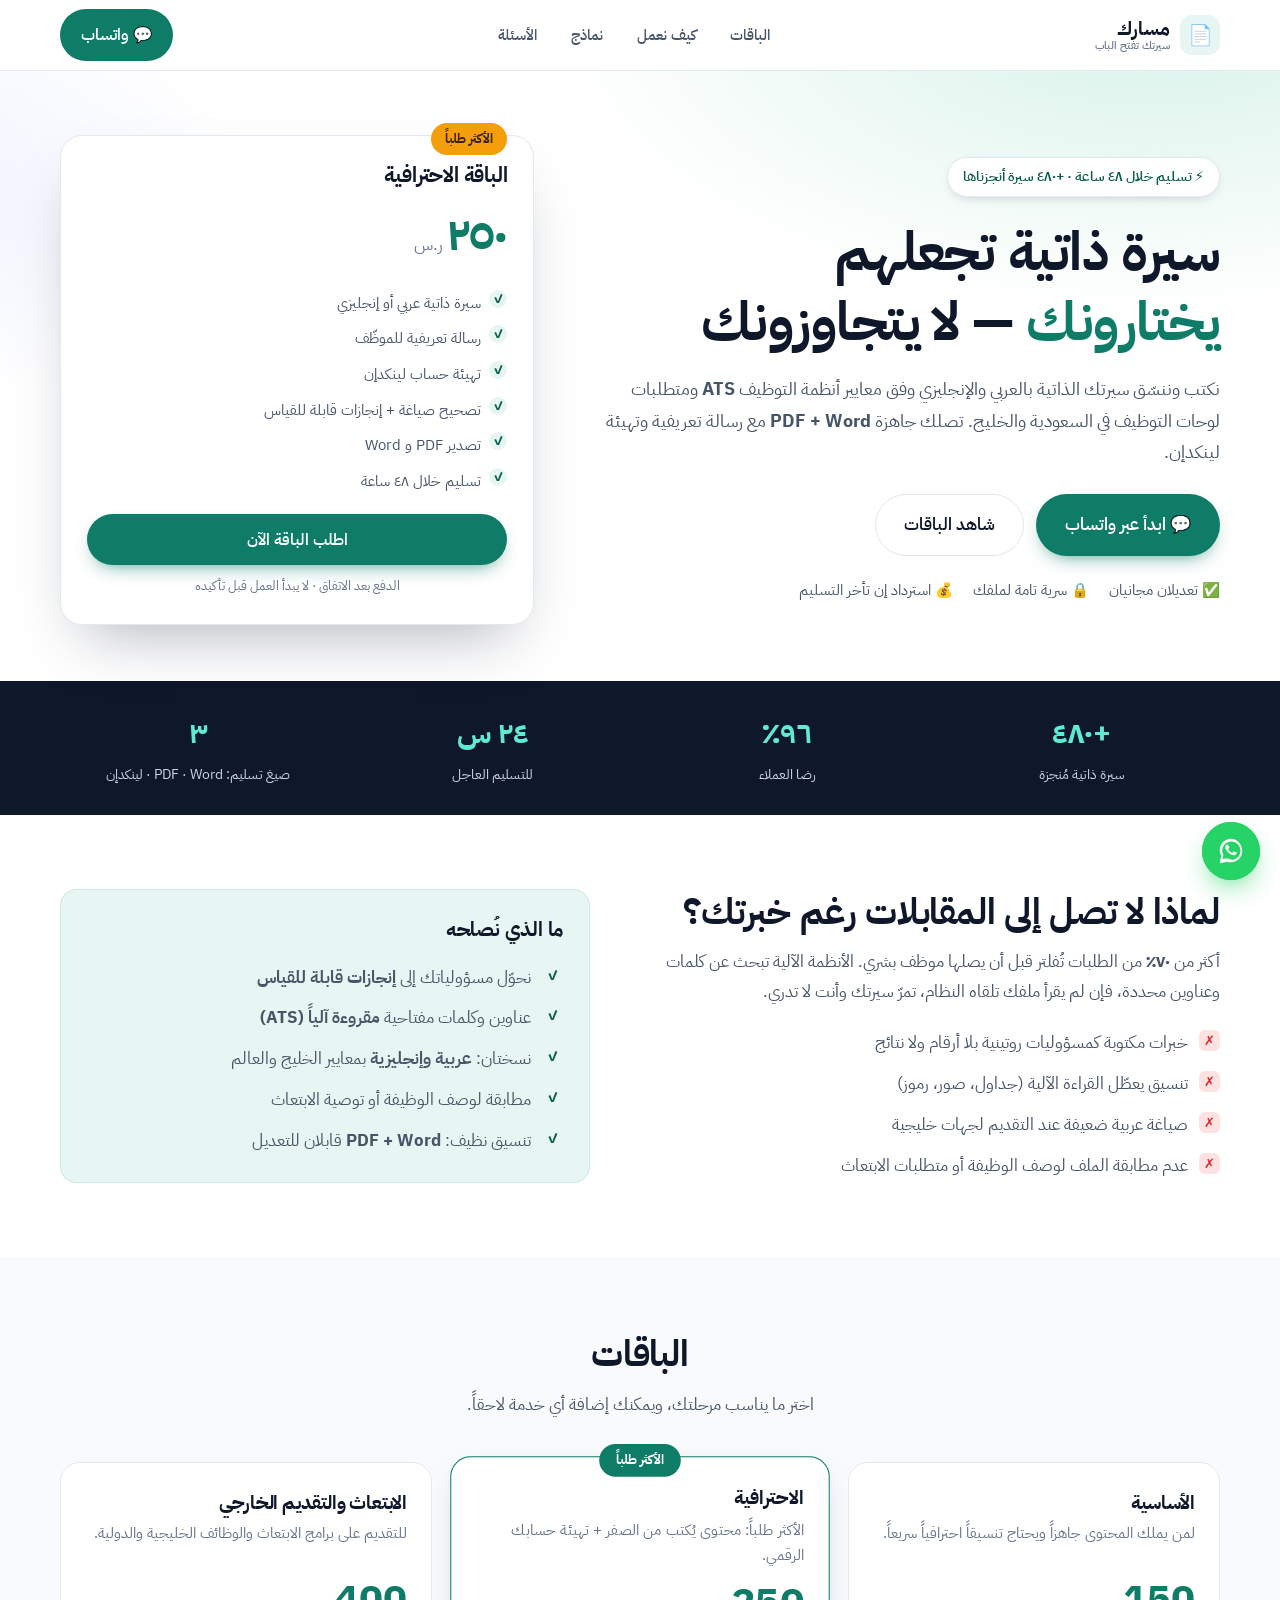
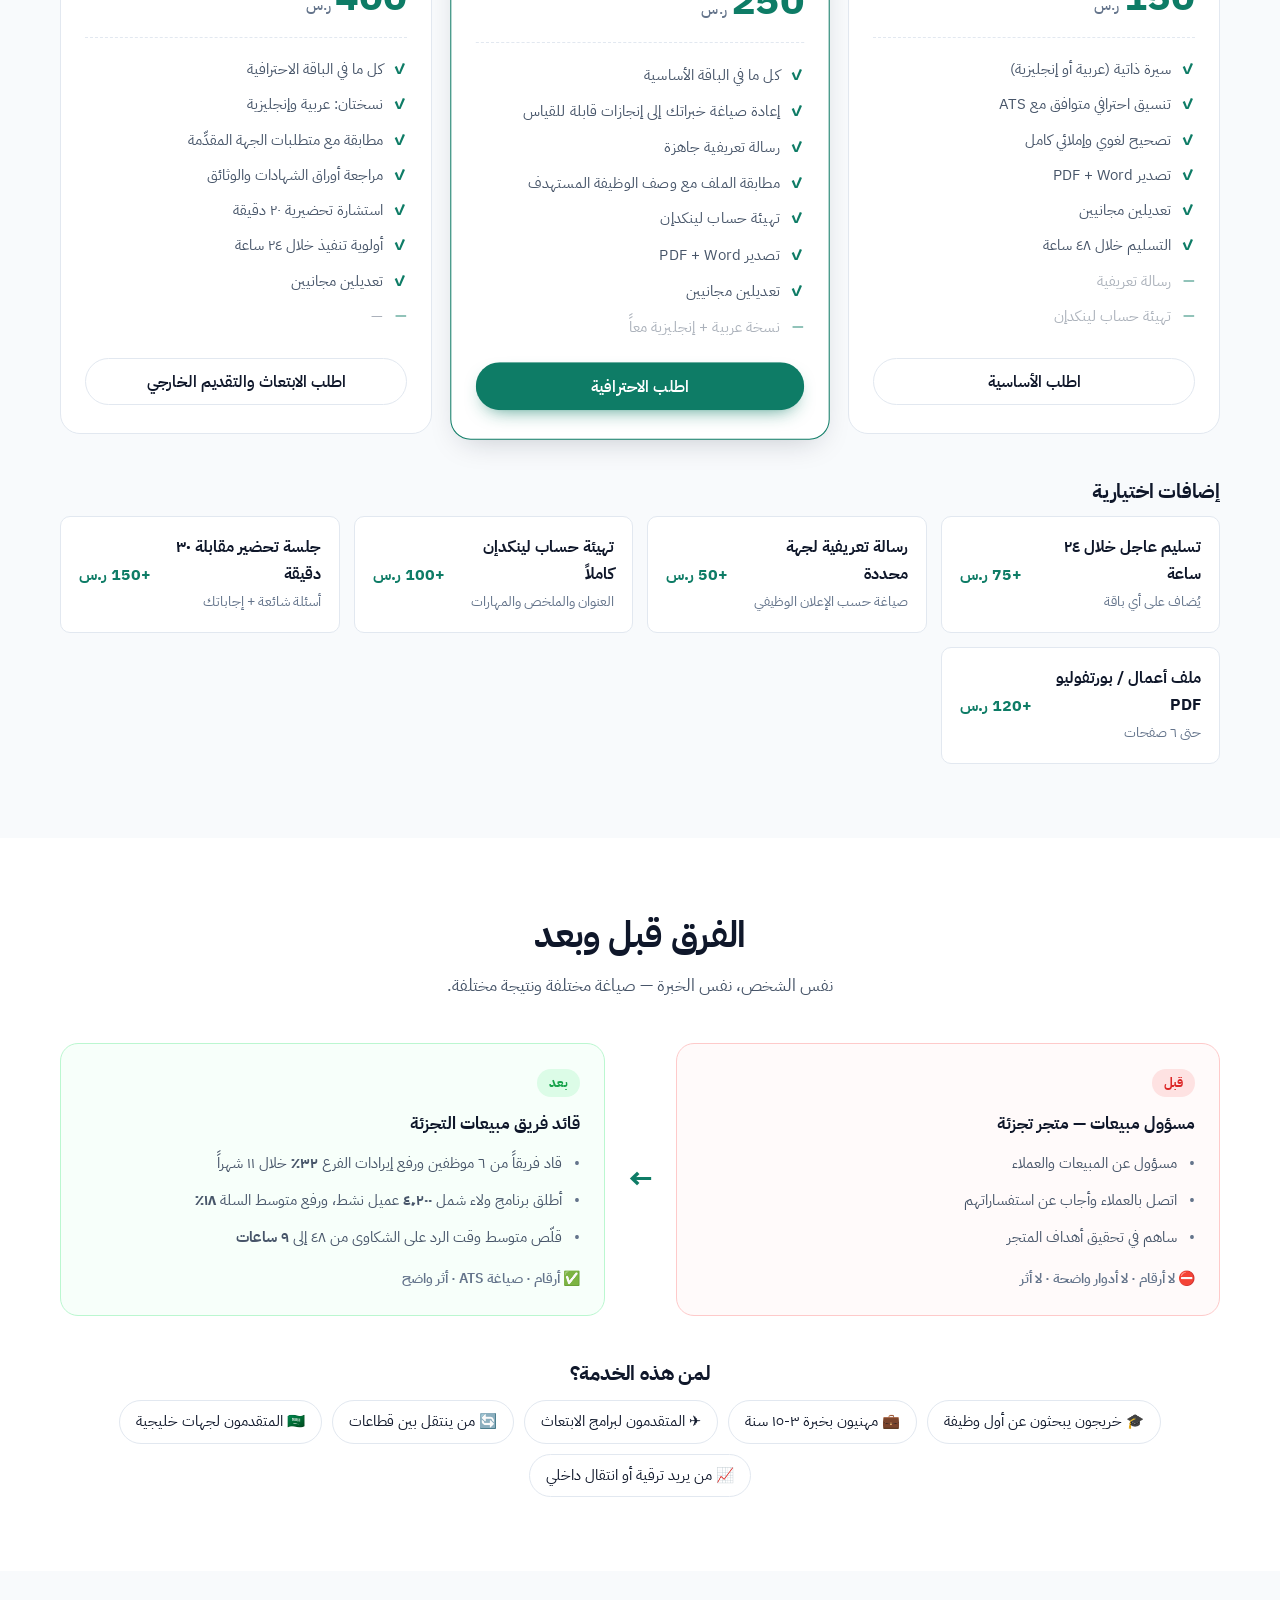
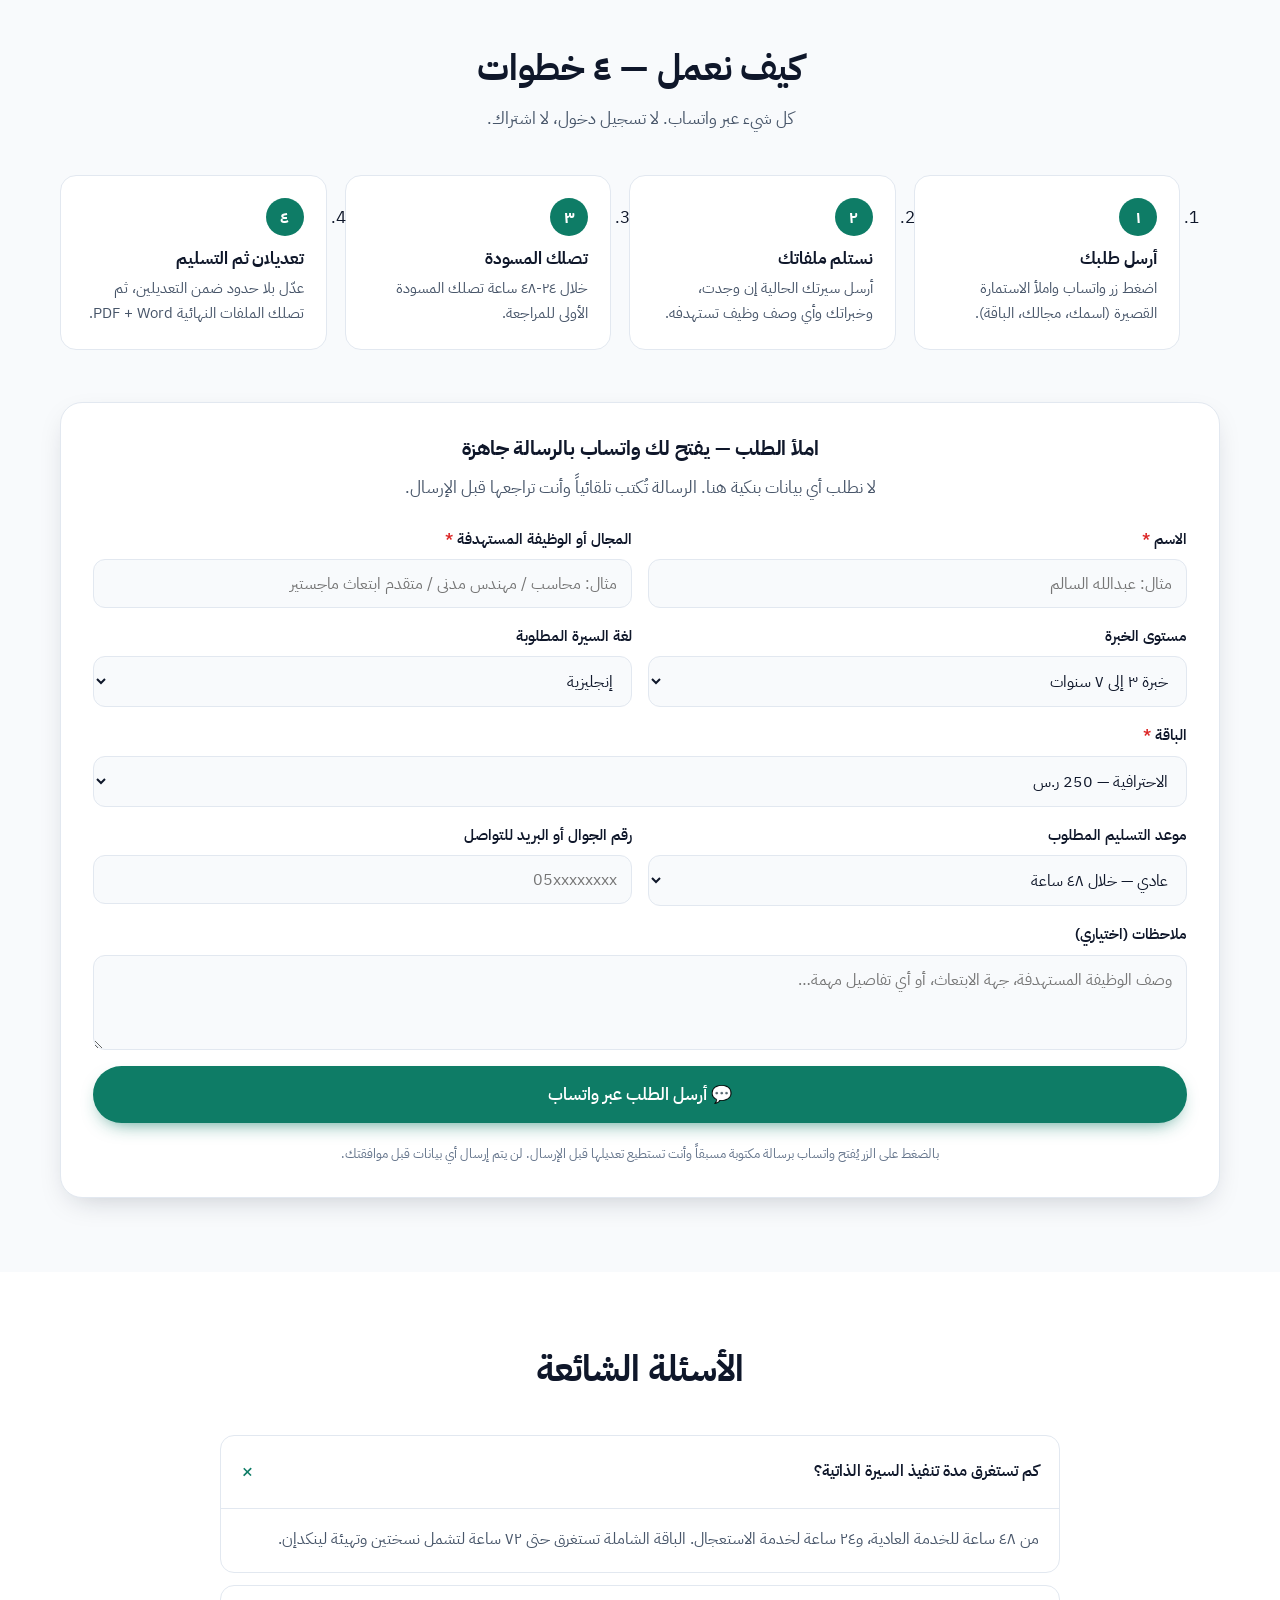
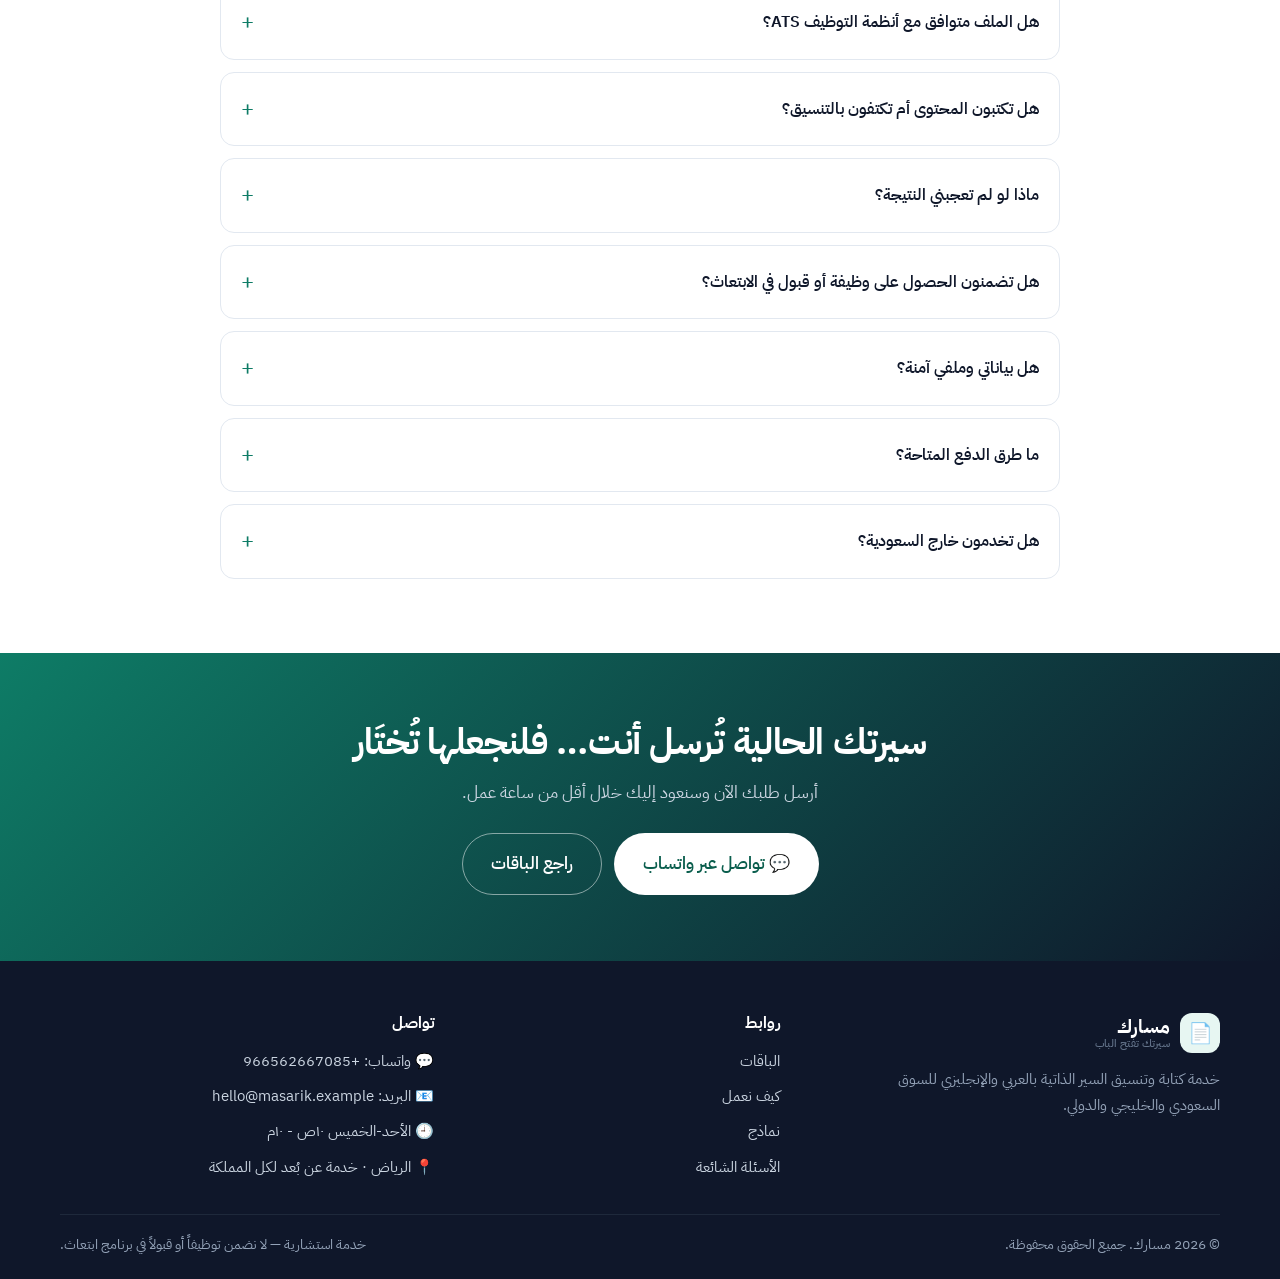
==== index.html @ 95ea2515 "masarik: Arabic CV-service landing page with WhatsApp order flow" ====
<!DOCTYPE html>
<html lang="ar" dir="rtl">
<head>
<meta charset="utf-8">
<meta name="viewport" content="width=device-width, initial-scale=1">
<title>مسارك | سيرة ذاتية احترافية بالعربي والإنجليزي — تسليم خلال ٤٨ ساعة</title>
<meta name="description" content="كتابة وتنسيق سيرة ذاتية احترافية متوافقة مع أنظمة التوظيف ATS، ورسالة تعريفية وتهيئة لينكدإن. تسليم PDF + Word خلال ٢٤-٤٨ ساعة مع تعديلين مجانيين. اطلب الآن عبر واتساب.">
<meta name="keywords" content="سيرة ذاتية, كتابة سيرة ذاتية, تنسيق CV, سيرة ذاتية احترافية, متقدم للابتعاث, تهيئة لينكدإن, السعودية">
<meta name="author" content="مسارك">
<meta name="robots" content="index, follow, max-image-preview:large">
<meta name="theme-color" content="#0f172a">

<link rel="canonical" href="https://masarik.example/">
<meta property="og:type" content="website">
<meta property="og:locale" content="ar_SA">
<meta property="og:site_name" content="مسارك">
<meta property="og:title" content="مسارك | سيرة ذاتية احترافية تفتح لك الباب">
<meta property="og:description" content="سيرة ذاتية بالعربي والإنجليزي متوافقة مع ATS، رسالة تعريفية وتهيئة لينكدإن. تسليم خلال ٤٨ ساعة وتعديلين مجانيين.">
<meta property="og:url" content="https://masarik.example/">
<meta property="og:image" content="https://masarik.example/og.jpg">
<meta name="twitter:card" content="summary_large_image">
<meta name="twitter:title" content="مسارك | سيرة ذاتية احترافية">
<meta name="twitter:description" content="سيرة ذاتية تجعلهم يختارونك — تسليم ٤٨ ساعة، تعديلين مجانيين.">
<meta name="twitter:image" content="https://masarik.example/og.jpg">

<link rel="icon" href="data:image/svg+xml,<svg xmlns='http://www.w3.org/2000/svg' viewBox='0 0 100 100'><text y='.9em' font-size='90'>📄</text></svg>">
<link rel="preconnect" href="https://fonts.googleapis.com">
<link rel="preconnect" href="https://fonts.gstatic.com" crossorigin>
<link href="https://fonts.googleapis.com/css2?family=IBM+Plex+Sans+Arabic:wght@400;500;600;700&display=swap" rel="stylesheet">
<link rel="stylesheet" href="css/style.css">

<script type="application/ld+json">
{
  "@context": "https://schema.org",
  "@type": "ProfessionalService",
  "name": "مسارك",
  "description": "كتابة وتنسيق السير الذاتية بالعربي والإنجليزي، الرسائل التعريفية، وتهيئة حسابات لينكدإن.",
  "url": "https://masarik.example/",
  "image": "https://masarik.example/og.jpg",
  "areaServed": ["SA", "AE", "QA", "KW", "OM", "BH"],
  "priceRange": "SAR 150-400",
  "availableLanguage": ["ar", "en"],
  "openingHours": "Sa-Th 10:00-22:00",
  "makesOffer": [
    {"@type": "Offer", "name": "الباقة الأساسية", "price": "150", "priceCurrency": "SAR"},
    {"@type": "Offer", "name": "الباقة الاحترافية", "price": "250", "priceCurrency": "SAR"},
    {"@type": "Offer", "name": "باقة الابتعاث", "price": "400", "priceCurrency": "SAR"}
  ]
}
</script>
<script type="application/ld+json">
{
  "@context": "https://schema.org",
  "@type": "FAQPage",
  "mainEntity": [
    {"@type":"Question","name":"كم تستغرق مدة تنفيذ السيرة الذاتية؟","acceptedAnswer":{"@type":"Answer","text":"من ٤٨ ساعة للخدمة العادية، و٢٤ ساعة لخدمة الاستعجال. الباقة الشاملة تستغرق حتى ٧٢ ساعة بسبب تضمينها نسختين ولنكدإن."}},
    {"@type":"Question","name":"هل الملف متوافق مع أنظمة التوظيف ATS؟","acceptedAnswer":{"@type":"Answer","text":"نعم. نستخدم عناوين وأقسام وكلمات مفتاحية مقروءة آلياً، مع تصدير PDF وWord نظيفين بلا جداول أو صور تعطّل القراءة."}},
    {"@type":"Question","name":"هل تكتبون المحتوى أم تكتفون بالتنسيق؟","acceptedAnswer":{"@type":"Answer","text":"نكتب المحتوى كاملاً: نعيد صياغة خبراتك ونحول مسؤولياتك إلى إنجازات قابلة للقياس بناءً على الاستمارة التي تملؤها وتلفونا."}},
    {"@type":"Question","name":"ماذا لو لم تعجبني النتيجة؟","acceptedAnswer":{"@type":"Answer","text":"تحصل على تعديلين مجانيين، وإذا لم تقتنع بالنتيجة بعد التعديلين نُعيد لك كامل المبلغ."}},
    {"@type":"Question","name":"هل تضمنون الحصول على وظيفة أو قبول في الابتعاث؟","acceptedAnswer":{"@type":"Answer","text":"لا يمكن لأحد ضمان الوظيفة. نضمن جودة الملف ودقة معلوماته وتسليمه في الموعد، وهذا ما يرفع نسبة ردود التوظيف."}},
    {"@type":"Question","name":"هل بياناتي وملفي آمنة؟","acceptedAnswer":{"@type":"Answer","text":"نعم. ملفك يُستخدم لتنفيذ طلبك فقط، ولا يُشارك مع أي جهة، ويُحذف بعد التسليم إذا طلبت ذلك."}},
    {"@type":"Question","name":"ما طرق الدفع المتاحة؟","acceptedAnswer":{"@type":"Answer","text":"تحويل بنكي محلي، أو STC Pay / مدى. يبدأ العمل بعد تأكيد التحويل ورسالة التأكيد."}},
    {"@type":"Question","name":"هل تخدمون خارج السعودية؟","acceptedAnswer":{"@type":"Answer","text":"نعم، نخدم دول الخليج والعالم، وننسّق السيرة وفق السوق المستهدف (سعودي، خليجي، أو دولي)."}}
  ]
}
</script>
</head>
<body>

<!-- ================= HEADER ================= -->
<header class="site-header" id="top">
  <div class="wrap header-inner">
    <a class="logo" href="#top" aria-label="مسارك — الصفحة الرئيسية">
      <span class="logo-mark" aria-hidden="true">📄</span>
      <span class="logo-txt">مسارك<small>سيرتك تفتح الباب</small></span>
    </a>

    <nav class="nav" id="nav" aria-label="التنقل الرئيسي">
      <a href="#packages">الباقات</a>
      <a href="#work">كيف نعمل</a>
      <a href="#sample">نماذج</a>
      <a href="#faq">الأسئلة</a>
    </nav>

    <div class="header-cta">
      <a class="btn btn-ghost" href="#" data-wa="general" data-icon>💬 واتساب</a>
      <button class="burger" id="burger" aria-label="القائمة" aria-expanded="false"><span></span><span></span><span></span></button>
    </div>
  </div>
</header>

<main>

<!-- ================= HERO ================= -->
<section class="hero">
  <div class="wrap hero-inner">
    <div class="hero-copy">
      <span class="pill">⚡ تسليم خلال ٤٨ ساعة · +٤٨٠ سيرة أنجزناها</span>
      <h1>سيرة ذاتية تجعلهم<br><em>يختارونك</em> — لا يتجاوزونك</h1>
      <p class="lead">
        نكتب وننسّق سيرتك الذاتية بالعربي والإنجليزي وفق معايير أنظمة التوظيف <strong>ATS</strong>
        ومتطلبات لوحات التوظيف في السعودية والخليج. تصلك جاهزة <strong>PDF + Word</strong>
        مع رسالة تعريفية وتهيئة لينكدإن.
      </p>

      <div class="hero-actions">
        <a class="btn btn-primary btn-lg" href="#" data-wa="general">💬 ابدأ عبر واتساب</a>
        <a class="btn btn-line btn-lg" href="#packages">شاهد الباقات</a>
      </div>

      <ul class="hero-trust">
        <li>✅ تعديلان مجانيان</li>
        <li>🔒 سرية تامة لملفك</li>
        <li>💰 استرداد إن تأخر التسليم</li>
      </ul>
    </div>

    <aside class="hero-card" aria-label="ملخص الباقة الأكثر طلباً">
      <div class="hc-badge">الأكثر طلباً</div>
      <h3>الباقة الاحترافية</h3>
      <p class="hc-price"><span>٢٥٠</span> ر.س</p>
      <ul class="hc-list">
        <li>سيرة ذاتية عربي أو إنجليزي</li>
        <li>رسالة تعريفية للموظّف</li>
        <li>تهيئة حساب لينكدإن</li>
        <li>تصحيح صياغة + إنجازات قابلة للقياس</li>
        <li>تصدير PDF و Word</li>
        <li>تسليم خلال ٤٨ ساعة</li>
      </ul>
      <a class="btn btn-primary btn-block" href="#" data-wa="pkg:احترافية">اطلب الباقة الآن</a>
      <p class="hc-note">الدفع بعد الاتفاق · لا يبدأ العمل قبل تأكيده</p>
    </aside>
  </div>
</section>

<!-- ================= STATS ================= -->
<section class="stats" aria-label="مؤشرات">
  <div class="wrap stats-grid">
    <div class="stat"><b>+٤٨٠</b><span>سيرة ذاتية مُنجزة</span></div>
    <div class="stat"><b>٩٦٪</b><span>رضا العملاء</span></div>
    <div class="stat"><b>٢٤ س</b><span>للتسليم العاجل</span></div>
    <div class="stat"><b>٣</b><span>صيغ تسليم: PDF · Word · لينكدإن</span></div>
  </div>
</section>

<!-- ================= PROBLEM / WHO ================= -->
<section class="section" id="who">
  <div class="wrap two-col">
    <div>
      <h2 class="h2">لماذا لا تصل إلى المقابلات رغم خبرتك؟</h2>
      <p class="p">
        أكثر من <b>٧٠٪</b> من الطلبات تُفلتر قبل أن يصلها موظف بشري. الأنظمة الآلية تبحث عن كلمات
        وعناوين محددة، فإن لم يقرأ ملفك تلقاه النظام، تمرّ سيرتك وأنت لا تدري.
      </p>
      <ul class="checks">
        <li>خبرات مكتوبة كمسؤوليات روتينية بلا أرقام ولا نتائج</li>
        <li>تنسيق يعطّل القراءة الآلية (جداول، صور، رموز)</li>
        <li>صياغة عربية ضعيفة عند التقديم لجهات خليجية</li>
        <li>عدم مطابقة الملف لوصف الوظيفة أو متطلبات الابتعاث</li>
      </ul>
    </div>
    <div class="fix-box">
      <h3 class="h3">ما الذي نُصلحه</h3>
      <ul class="checks ok">
        <li>نحوّل مسؤولياتك إلى <b>إنجازات قابلة للقياس</b></li>
        <li>عناوين وكلمات مفتاحية <b>مقروءة آلياً (ATS)</b></li>
        <li>نسختان: <b>عربية وإنجليزية</b> بمعايير الخليج والعالم</li>
        <li>مطابقة لوصف الوظيفة أو توصية الابتعاث</li>
        <li>تنسيق نظيف: <b>PDF + Word</b> قابلان للتعديل</li>
      </ul>
    </div>
  </div>
</section>

<!-- ================= PACKAGES ================= -->
<section class="section alt" id="packages">
  <div class="wrap">
    <div class="sec-head">
      <h2 class="h2">الباقات</h2>
      <p class="p">اختر ما يناسب مرحلتك، ويمكنك إضافة أي خدمة لاحقاً.</p>
    </div>

    <div class="plans" id="plans"><!-- injected by js/app.js --></div>

    <div class="addons">
      <h3 class="h3">إضافات اختيارية</h3>
      <div class="addon-grid" id="addons"><!-- injected by js/app.js --></div>
    </div>
  </div>
</section>

<!-- ================= SAMPLE ================= -->
<section class="section" id="sample">
  <div class="wrap">
    <div class="sec-head">
      <h2 class="h2">الفرق قبل وبعد</h2>
      <p class="p">نفس الشخص، نفس الخبرة — صياغة مختلفة ونتيجة مختلفة.</p>
    </div>

    <div class="ba-grid">
      <div class="ba bad">
        <span class="ba-tag">قبل</span>
        <p class="ba-role">مسؤول مبيعات — متجر تجزئة</p>
        <ul>
          <li>مسؤول عن المبيعات والعملاء</li>
          <li>اتصل بالعملاء وأجاب عن استفساراتهم</li>
          <li>ساهم في تحقيق أهداف المتجر</li>
        </ul>
        <span class="ba-note">⛔ لا أرقام · لا أدوار واضحة · لا أثر</span>
      </div>

      <div class="ba-arrow" aria-hidden="true">←</div>

      <div class="ba good">
        <span class="ba-tag">بعد</span>
        <p class="ba-role">قائد فريق مبيعات التجزئة</p>
        <ul>
          <li>قاد فريقاً من ٦ موظفين ورفع إيرادات الفرع <b>٣٢٪</b> خلال ١١ شهراً</li>
          <li>أطلق برنامج ولاء شمل <b>٤٬٢٠٠</b> عميل نشط، ورفع متوسط السلة <b>١٨٪</b></li>
          <li>قلّص متوسط وقت الرد على الشكاوى من ٤٨ إلى <b>٩ ساعات</b></li>
        </ul>
        <span class="ba-note">✅ أرقام · صياغة ATS · أثر واضح</span>
      </div>
    </div>

    <div class="who-for">
      <h3 class="h3">لمن هذه الخدمة؟</h3>
      <div class="chips">
        <span class="chip">🎓 خريجون يبحثون عن أول وظيفة</span>
        <span class="chip">💼 مهنيون بخبرة ٣-١٥ سنة</span>
        <span class="chip">✈️ المتقدمون لبرامج الابتعاث</span>
        <span class="chip">🔄 من ينتقل بين قطاعات</span>
        <span class="chip">🇸🇦 المتقدمون لجهات خليجية</span>
        <span class="chip">📈 من يريد ترقية أو انتقال داخلي</span>
      </div>
    </div>
  </div>
</section>

<!-- ================= WORK ================= -->
<section class="section alt" id="work">
  <div class="wrap">
    <div class="sec-head">
      <h2 class="h2">كيف نعمل — ٤ خطوات</h2>
      <p class="p">كل شيء عبر واتساب. لا تسجيل دخول، لا اشتراك.</p>
    </div>

    <ol class="steps">
      <li><b>١</b><h4>أرسل طلبك</h4><p>اضغط زر واتساب واملأ الاستمارة القصيرة (اسمك، مجالك، الباقة).</p></li>
      <li><b>٢</b><h4>نستلم ملفاتك</h4><p>أرسل سيرتك الحالية إن وجدت، وخبراتك وأي وصف وظيف تستهدفه.</p></li>
      <li><b>٣</b><h4>تصلك المسودة</h4><p>خلال ٢٤-٤٨ ساعة تصلك المسودة الأولى للمراجعة.</p></li>
      <li><b>٤</b><h4>تعديلان ثم التسليم</h4><p>عدّل بلا حدود ضمن التعديلين، ثم تصلك الملفات النهائية PDF + Word.</p></li>
    </ol>

    <!-- ORDER FORM -->
    <div class="order" id="order">
      <div class="order-head">
        <h3 class="h3">املأ الطلب — يفتح لك واتساب بالرسالة جاهزة</h3>
        <p class="p">لا نطلب أي بيانات بنكية هنا. الرسالة تُكتب تلقائياً وأنت تراجعها قبل الإرسال.</p>
      </div>

      <form class="order-form" id="orderForm" novalidate>
        <div class="field">
          <label for="fName">الاسم <i>*</i></label>
          <input id="fName" name="name" type="text" placeholder="مثال: عبدالله السالم" autocomplete="name" required>
        </div>

        <div class="field">
          <label for="fField">المجال أو الوظيفة المستهدفة <i>*</i></label>
          <input id="fField" name="field" type="text" placeholder="مثال: محاسب / مهندس مدني / متقدم ابتعاث ماجستير" required>
        </div>

        <div class="field">
          <label for="fLevel">مستوى الخبرة</label>
          <select id="fLevel" name="level">
            <option>خريج / أقل من سنتين</option>
            <option selected>خبرة ٣ إلى ٧ سنوات</option>
            <option>خبرة ٨ سنوات فأكثر</option>
            <option>إداري / مدير قسم</option>
          </select>
        </div>

        <div class="field">
          <label for="fLang">لغة السيرة المطلوبة</label>
          <select id="fLang" name="lang">
            <option>عربية</option>
            <option selected>إنجليزية</option>
            <option>الاثنتان معاً</option>
          </select>
        </div>

        <div class="field field-full">
          <label for="fPkg">الباقة <i>*</i></label>
          <select id="fPkg" name="pkg"></select>
        </div>

        <div class="field">
          <label for="fDeadline">موعد التسليم المطلوب</label>
          <select id="fDeadline" name="deadline">
            <option selected>عادي — خلال ٤٨ ساعة</option>
            <option>عاجل — خلال ٢٤ ساعة (+٧٥ ر.س)</option>
          </select>
        </div>

        <div class="field">
          <label for="fContact">رقم الجوال أو البريد للتواصل</label>
          <input id="fContact" name="contact" type="text" placeholder="05xxxxxxxx" autocomplete="tel">
        </div>

        <div class="field field-full">
          <label for="fNotes">ملاحظات (اختياري)</label>
          <textarea id="fNotes" name="notes" rows="3" placeholder="وصف الوظيفة المستهدفة، جهة الابتعاث، أو أي تفاصيل مهمة…"></textarea>
        </div>

        <div class="field field-full">
          <p class="err" id="formErr" hidden>⚠️ من فضلك اكتب اسمك ومجالك قبل المتابعة.</p>
          <button class="btn btn-primary btn-lg btn-block" type="submit">💬 أرسل الطلب عبر واتساب</button>
          <p class="privacy-note">
            بالضغط على الزر يُفتح واتساب برسالة مكتوبة مسبقاً وأنت تستطيع تعديلها قبل الإرسال.
            لن يتم إرسال أي بيانات قبل موافقتك.
          </p>
        </div>
      </form>
    </div>
  </div>
</section>

<!-- ================= FAQ ================= -->
<section class="section" id="faq">
  <div class="wrap narrow">
    <div class="sec-head">
      <h2 class="h2">الأسئلة الشائعة</h2>
    </div>
    <div class="faq" id="faqList"><!-- injected by js/app.js --></div>
  </div>
</section>

<!-- ================= TESTIMONIALS ================= -->
<section class="section alt" id="reviews">
  <div class="wrap">
    <div class="sec-head">
      <h2 class="h2">آراء العملاء</h2>
      <p class="p">تُعرض هنا تقييمات حقيقية بعد إنجاز أول الطلبات.</p>
    </div>
    <div class="reviews" id="reviews-grid"><!-- injected by js/app.js --></div>
  </div>
</section>

<!-- ================= FINAL CTA ================= -->
<section class="final">
  <div class="wrap final-inner">
    <h2 class="h2">سيرتك الحالية تُرسل أنت… فلنجعلها تُختَار</h2>
    <p class="p">أرسل طلبك الآن وسنعود إليك خلال أقل من ساعة عمل.</p>
    <div class="hero-actions center">
      <a class="btn btn-white btn-lg" href="#" data-wa="general">💬 تواصل عبر واتساب</a>
      <a class="btn btn-line-light btn-lg" href="#packages">راجع الباقات</a>
    </div>
  </div>
</section>

</main>

<!-- ================= FOOTER ================= -->
<footer class="site-footer">
  <div class="wrap footer-grid">
    <div>
      <a class="logo" href="#top"><span class="logo-mark">📄</span><span class="logo-txt">مسارك<small>سيرتك تفتح الباب</small></span></a>
      <p class="f-desc">خدمة كتابة وتنسيق السير الذاتية بالعربي والإنجليزي للسوق السعودي والخليجي والدولي.</p>
    </div>

    <div>
      <h4>روابط</h4>
      <ul class="f-links">
        <li><a href="#packages">الباقات</a></li>
        <li><a href="#work">كيف نعمل</a></li>
        <li><a href="#sample">نماذج</a></li>
        <li><a href="#faq">الأسئلة الشائعة</a></li>
      </ul>
    </div>

    <div>
      <h4>تواصل</h4>
      <ul class="f-links">
        <li>💬 واتساب: <a href="#" data-wa="general" id="waNumber">—</a></li>
        <li>📧 البريد: <a href="mailto:hello@masarik.example">hello@masarik.example</a></li>
        <li>🕘 الأحد-الخميس ١٠ص - ١٠م</li>
        <li>📍 الرياض · خدمة عن بُعد لكل المملكة</li>
      </ul>
    </div>
  </div>

  <div class="wrap footer-bottom">
    <span>© <span id="year"></span> مسارك. جميع الحقوق محفوظة.</span>
    <span class="f-note">خدمة استشارية — لا نضمن توظيفاً أو قبولاً في برنامج ابتعاث.</span>
  </div>
</footer>

<!-- floating WhatsApp -->
<a class="wa-float" id="waFloat" href="#" target="_blank" rel="noopener" aria-label="تواصل عبر واتساب">
  <svg viewBox="0 0 32 32" width="30" height="30" aria-hidden="true" fill="currentColor">
    <path d="M16 3C9.4 3 4 8.4 4 15c0 2.1.6 4.2 1.6 6L4 29l8.2-1.6c1.2.4 2.5.6 3.8.6 6.6 0 12-5.4 12-12S22.6 3 16 3zm0 21.8c-1.2 0-2.4-.3-3.5-.8l-.7-.4-4.9 1 1-4.7-.4-.7c-.6-1.1-.9-2.3-.9-3.6 0-5.4 4.4-9.8 9.8-9.8s9.7 4.4 9.7 9.8-4.3 9.8-9.7 9.8zm5.4-7.3c-.3-.2-1.8-.9-2-1-.3-.1-.5-.2-.7.2-.2.3-.8 1-.9 1.1-.2.2-.3.2-.6.1-.3-.2-1.3-.5-2.4-1.5-.9-.8-1.5-1.8-1.7-2.1-.2-.3 0-.5.1-.6l.5-.6c.2-.2.2-.3.3-.5.1-.2 0-.4 0-.6-.1-.2-.7-1.7-1-2.3-.2-.6-.5-.5-.7-.5h-.6c-.2 0-.5.1-.8.4-.3.3-1 1-1 2.5s1.1 2.9 1.2 3.1c.2.2 2.1 3.2 5.1 4.5.7.3 1.3.5 1.7.6.7.2 1.4.2 1.9.1.6-.1 1.8-.7 2-1.4.3-.7.3-1.3.2-1.4-.1-.2-.3-.3-.6-.5z"/>
  </svg>
</a>

<!-- toast -->
<div class="toast" id="toast" role="status" aria-live="polite"></div>

<script src="js/app.js"></script>
</body>
</html>
---- css/style.css ----
/* =========================================================
   مسارك — Masarik · CV service landing page
   RTL-first, mobile-first, no build step
   ========================================================= */

:root{
  --navy:#0f172a;
  --navy-2:#1e293b;
  --ink:#0f172a;
  --ink-2:#475569;
  --ink-3:#64748b;
  --line:#e2e8f0;
  --bg:#ffffff;
  --bg-2:#f8fafc;
  --brand:#0e7c66;
  --brand-2:#0a5e4d;
  --brand-soft:#e7f6f2;
  --gold:#f59e0b;
  --danger:#dc2626;
  --ok:#16a34a;
  --wa:#25d366;
  --radius:16px;
  --radius-sm:10px;
  --shadow:0 10px 30px -12px rgba(15,23,42,.25);
  --shadow-lg:0 30px 60px -25px rgba(15,23,42,.35);
  --max:1160px;
}

*{box-sizing:border-box}
html{scroll-behavior:smooth;-webkit-text-size-adjust:100%}
body{
  margin:0;
  font-family:"IBM Plex Sans Arabic","Segoe UI",Tahoma,system-ui,sans-serif;
  color:var(--ink);
  background:var(--bg);
  line-height:1.75;
  font-size:16.5px;
  overflow-x:hidden;
}
img{max-width:100%;display:block}
a{color:inherit;text-decoration:none}
ul{margin:0;padding:0;list-style:none}
h1,h2,h3,h4{line-height:1.3;margin:0;letter-spacing:-.01em}

.wrap{width:min(100% - 40px,var(--max));margin-inline:auto}
.narrow{width:min(100% - 40px,840px)}

/* ---------------- header ---------------- */
.site-header{
  position:sticky;top:0;z-index:60;
  background:rgba(255,255,255,.88);
  backdrop-filter:saturate(180%) blur(12px);
  border-bottom:1px solid var(--line);
}
.header-inner{display:flex;align-items:center;gap:18px;height:70px}
.logo{display:flex;align-items:center;gap:10px}
.logo-mark{
  width:40px;height:40px;display:grid;place-items:center;font-size:20px;
  background:var(--brand-soft);border-radius:12px;
}
.logo-txt{font-weight:700;font-size:19px;display:flex;flex-direction:column;line-height:1.15}
.logo-txt small{font-size:11px;font-weight:500;color:var(--ink-3)}

.nav{display:flex;gap:6px;margin-inline-start:auto}
.nav a{
  padding:8px 14px;border-radius:99px;font-size:15px;font-weight:500;color:var(--ink-2);
  transition:.18s;
}
.nav a:hover{background:var(--brand-soft);color:var(--brand-2)}

.header-cta{display:flex;align-items:center;gap:10px;margin-inline-start:auto}
.burger{display:none;flex-direction:column;gap:5px;width:42px;height:42px;
  border:1px solid var(--line);background:#fff;border-radius:10px;cursor:pointer;
  align-items:center;justify-content:center;padding:0}
.burger span{display:block;width:19px;height:2px;background:var(--ink);border-radius:2px;transition:.2s}

/* ---------------- buttons ---------------- */
.btn{
  display:inline-flex;align-items:center;justify-content:center;gap:8px;
  padding:11px 20px;border-radius:99px;font-weight:600;font-size:15.5px;
  border:1px solid transparent;cursor:pointer;transition:.18s;white-space:nowrap;
  font-family:inherit;
}
.btn-lg{padding:15px 28px;font-size:17px}
.btn-block{width:100%}
.btn-primary{background:var(--brand);color:#fff;box-shadow:0 8px 20px -10px rgba(14,124,102,.9)}
.btn-primary:hover{background:var(--brand-2);transform:translateY(-1px)}
.btn-ghost{background:var(--brand);color:#fff}
.btn-ghost:hover{background:var(--brand-2)}
.btn-line{background:#fff;border-color:var(--line);color:var(--ink)}
.btn-line:hover{border-color:var(--brand);color:var(--brand-2)}
.btn-white{background:#fff;color:var(--brand-2)}
.btn-white:hover{transform:translateY(-1px)}
.btn-line-light{border-color:rgba(255,255,255,.5);color:#fff}
.btn-line-light:hover{background:rgba(255,255,255,.12)}
.btn-wa{background:var(--wa);color:#06210f}
.btn-wa:hover{filter:brightness(1.05);transform:translateY(-1px)}

/* ---------------- hero ---------------- */
.hero{
  background:
    radial-gradient(1000px 500px at 90% -10%, #d7f2ea 0%, transparent 60%),
    radial-gradient(700px 400px at -10% 20%, #eef2ff 0%, transparent 55%),
    var(--bg);
  padding:64px 0 56px;
}
.hero-inner{display:grid;grid-template-columns:1.15fr .85fr;gap:44px;align-items:center}
.pill{
  display:inline-block;background:#fff;border:1px solid var(--line);
  padding:7px 15px;border-radius:99px;font-size:13.5px;font-weight:600;color:var(--brand-2);
  box-shadow:0 4px 14px -8px rgba(15,23,42,.4);
}
.hero h1{font-size:clamp(31px,4.6vw,54px);margin:20px 0 16px;font-weight:700}
.hero h1 em{font-style:normal;color:var(--brand);position:relative}
.hero h1 em::after{
  content:"";position:absolute;inset-inline:0;bottom:6px;height:10px;
  background:rgba(245,158,11,.35);z-index:-1;border-radius:4px;
}
.lead{font-size:18px;color:var(--ink-2);margin:0 0 26px;max-width:56ch}
.hero-actions{display:flex;flex-wrap:wrap;gap:12px}
.hero-actions.center{justify-content:center}
.hero-trust{display:flex;flex-wrap:wrap;gap:8px 20px;margin-top:22px;font-size:14.5px;color:var(--ink-2)}

.hero-card{
  background:#fff;border:1px solid var(--line);border-radius:22px;padding:26px;
  box-shadow:var(--shadow-lg);position:relative;
}
.hc-badge{
  position:absolute;top:-13px;inset-inline-start:26px;background:var(--gold);color:#3b2403;
  font-size:12.5px;font-weight:700;padding:5px 14px;border-radius:99px;
}
.hero-card h3{font-size:21px}
.hc-price{margin:6px 0 14px;color:var(--ink-3);font-size:17px}
.hc-price span{font-size:46px;font-weight:700;color:var(--brand);letter-spacing:-.02em}
.hc-list{display:grid;gap:9px;margin-bottom:20px;font-size:15.2px}
.hc-list li{position:relative;padding-inline-start:26px;color:var(--ink-2)}
.hc-list li::before{content:"✓";position:absolute;inset-inline-start:0;top:0;
  width:18px;height:18px;background:var(--brand-soft);color:var(--brand-2);
  border-radius:50%;font-size:11.5px;font-weight:700;display:grid;place-items:center}
.hc-note{font-size:13px;color:var(--ink-3);text-align:center;margin:10px 0 0}

/* ---------------- stats ---------------- */
.stats{background:var(--navy);color:#fff;padding:26px 0}
.stats-grid{display:grid;grid-template-columns:repeat(4,1fr);gap:18px;text-align:center}
.stat b{display:block;font-size:30px;font-weight:700;color:#5eead4}
.stat span{font-size:14px;color:#cbd5e1}

/* ---------------- sections ---------------- */
.section{padding:74px 0}
.section.alt{background:var(--bg-2)}
.sec-head{text-align:center;max-width:64ch;margin:0 auto 42px}
.h2{font-size:clamp(25px,3.2vw,36px);font-weight:700}
.h3{font-size:20px;font-weight:700;margin-bottom:12px}
.p{color:var(--ink-2);font-size:17px;margin:12px 0 0}

.two-col{display:grid;grid-template-columns:1.05fr .95fr;gap:44px;align-items:start}
.checks{display:grid;gap:12px;margin-top:22px}
.checks li{position:relative;padding-inline-start:32px;color:var(--ink-2)}
.checks li::before{content:"✗";position:absolute;inset-inline-start:0;top:1px;
  width:21px;height:21px;background:#fee2e2;color:var(--danger);border-radius:6px;
  font-size:13px;font-weight:700;display:grid;place-items:center}
.checks.ok li::before{content:"✓";background:var(--brand-soft);color:var(--brand-2)}
.fix-box{background:var(--brand-soft);border:1px solid #c9ebe1;border-radius:var(--radius);padding:26px}

/* ---------------- plans ---------------- */
.plans{display:grid;grid-template-columns:repeat(3,1fr);gap:22px}
.plan{
  background:#fff;border:1px solid var(--line);border-radius:20px;padding:28px 24px;
  display:flex;flex-direction:column;transition:.2s;position:relative;
}
.plan:hover{transform:translateY(-4px);box-shadow:var(--shadow)}
.plan.featured{border-color:var(--brand);box-shadow:var(--shadow);transform:scale(1.02)}
.plan.featured::before{
  content:"الأكثر طلباً";position:absolute;top:-13px;inset-inline-start:50%;
  transform:translateX(50%);background:var(--brand);color:#fff;font-size:12.5px;
  font-weight:700;padding:5px 16px;border-radius:99px;white-space:nowrap;
}
.plan h4{font-size:19px;margin-bottom:6px}
.plan .desc{font-size:14.5px;color:var(--ink-3);min-height:44px;margin:0 0 12px}
.price{font-size:40px;font-weight:700;color:var(--brand);line-height:1;margin-bottom:2px}
.price small{font-size:15px;color:var(--ink-3);font-weight:500}
.plan ul{display:grid;gap:9px;margin:18px 0 22px;font-size:15px;border-top:1px dashed var(--line);padding-top:18px}
.plan ul li{position:relative;padding-inline-start:24px;color:var(--ink-2)}
.plan ul li::before{content:"✓";position:absolute;inset-inline-start:0;color:var(--brand);font-weight:700}
.plan ul li.off{opacity:.45}
.plan ul li.off::before{content:"—"}
.plan .btn{margin-top:auto}

.addons{margin-top:44px}
.addon-grid{display:grid;grid-template-columns:repeat(auto-fit,minmax(230px,1fr));gap:14px}
.addon{
  background:#fff;border:1px solid var(--line);border-radius:var(--radius-sm);
  padding:16px 18px;display:flex;justify-content:space-between;gap:12px;align-items:center;
}
.addon b{display:block;font-size:15.5px}
.addon span{font-size:13.5px;color:var(--ink-3)}
.addon .amt{font-weight:700;color:var(--brand);white-space:nowrap;font-size:16px}

/* ---------------- before / after ---------------- */
.ba-grid{display:grid;grid-template-columns:1fr auto 1fr;gap:22px;align-items:center}
.ba{background:#fff;border:1px solid var(--line);border-radius:18px;padding:24px}
.ba.bad{border-color:#fecaca;background:#fffafa}
.ba.good{border-color:#bbf7d0;background:#f7fffa}
.ba-tag{display:inline-block;font-size:12.5px;font-weight:700;padding:3px 12px;border-radius:99px;margin-bottom:12px}
.bad .ba-tag{background:#fee2e2;color:var(--danger)}
.good .ba-tag{background:#dcfce7;color:var(--ok)}
.ba-role{font-weight:700;font-size:17px;margin:0 0 12px}
.ba ul{display:grid;gap:10px;font-size:15.3px;color:var(--ink-2)}
.ba li{position:relative;padding-inline-start:18px}
.ba li::before{content:"•";position:absolute;inset-inline-start:0;color:var(--ink-3)}
.ba-note{display:block;margin-top:16px;font-size:14px;font-weight:600;color:var(--ink-3)}
.ba-arrow{font-size:30px;color:var(--brand);font-weight:700}

.who-for{margin-top:44px;text-align:center}
.chips{display:flex;flex-wrap:wrap;gap:10px;justify-content:center;margin-top:14px}
.chip{background:#fff;border:1px solid var(--line);border-radius:99px;padding:8px 16px;font-size:14.5px}

/* ---------------- steps ---------------- */
.steps{display:grid;grid-template-columns:repeat(4,1fr);gap:18px;counter-reset:s;margin-bottom:52px}
.steps li{background:#fff;border:1px solid var(--line);border-radius:16px;padding:22px}
.steps b{
  display:grid;place-items:center;width:38px;height:38px;border-radius:50%;
  background:var(--brand);color:#fff;font-size:17px;margin-bottom:12px;
}
.steps h4{font-size:16.5px;margin-bottom:6px}
.steps p{margin:0;font-size:14.6px;color:var(--ink-2)}

/* ---------------- order form ---------------- */
.order{background:#fff;border:1px solid var(--line);border-radius:22px;padding:32px;box-shadow:var(--shadow)}
.order-head{text-align:center;max-width:62ch;margin:0 auto 24px}
.order-form{display:grid;grid-template-columns:1fr 1fr;gap:16px}
.field{display:flex;flex-direction:column;gap:7px}
.field-full{grid-column:1/-1}
.field label{font-size:14.5px;font-weight:600}
.field label i{color:var(--danger);font-style:normal}
.field input,.field select,.field textarea{
  font-family:inherit;font-size:15.5px;padding:12px 14px;border:1px solid var(--line);
  border-radius:12px;background:var(--bg-2);color:var(--ink);transition:.15s;width:100%;
}
.field textarea{resize:vertical}
.field input:focus,.field select:focus,.field textarea:focus{
  outline:none;border-color:var(--brand);background:#fff;box-shadow:0 0 0 4px rgba(14,124,102,.12)
}
.field input.bad,.field select.bad{border-color:var(--danger);background:#fff5f5}
.err{color:var(--danger);font-size:14.5px;margin:0 0 10px;font-weight:600}
.privacy-note{font-size:13.2px;color:var(--ink-3);text-align:center;margin:12px 0 0}

/* ---------------- faq ---------------- */
.faq{display:grid;gap:12px}
.qa{background:#fff;border:1px solid var(--line);border-radius:14px;overflow:hidden}
.qa summary{
  cursor:pointer;padding:17px 20px;font-weight:600;font-size:16.4px;list-style:none;
  display:flex;justify-content:space-between;gap:14px;align-items:center;
}
.qa summary::-webkit-details-marker{display:none}
.qa summary::after{content:"+";font-size:22px;color:var(--brand);font-weight:400;transition:.2s;flex:none}
.qa[open] summary::after{transform:rotate(45deg)}
.qa[open] summary{border-bottom:1px solid var(--line)}
.qa .ans{padding:16px 20px 20px;color:var(--ink-2);font-size:15.6px;margin:0}

/* ---------------- reviews ---------------- */
.reviews{display:grid;grid-template-columns:repeat(auto-fit,minmax(260px,1fr));gap:20px}
.review{background:#fff;border:1px solid var(--line);border-radius:16px;padding:24px}
.stars{color:var(--gold);letter-spacing:2px;font-size:15px}
.review p{font-size:15.5px;color:var(--ink-2);margin:10px 0 14px}
.who{display:flex;align-items:center;gap:11px}
.avatar{width:42px;height:42px;border-radius:50%;display:grid;place-items:center;
  background:var(--brand-soft);color:var(--brand-2);font-weight:700;font-size:16px}
.who b{display:block;font-size:15px}
.who span{font-size:13.3px;color:var(--ink-3)}

/* ---------------- final ---------------- */
.final{background:linear-gradient(135deg,#0e7c66,#0f172a);color:#fff;padding:66px 0;text-align:center}
.final .p{color:#cbd5e1}
.final-inner .hero-actions{margin-top:26px;justify-content:center}

/* ---------------- footer ---------------- */
.site-footer{background:var(--navy);color:#cbd5e1;padding:52px 0 22px}
.footer-grid{display:grid;grid-template-columns:1.3fr 1fr 1.2fr;gap:34px}
.site-footer .logo-txt{color:#fff}
.f-desc{font-size:14.8px;color:#94a3b8;margin:14px 0 0;max-width:40ch}
.site-footer h4{color:#fff;font-size:16px;margin-bottom:14px}
.f-links{display:grid;gap:9px;font-size:15px}
.f-links a:hover{color:#5eead4}
.footer-bottom{
  display:flex;justify-content:space-between;gap:14px;flex-wrap:wrap;
  border-top:1px solid #1e293b;margin-top:34px;padding-top:18px;font-size:13.6px;color:#94a3b8;
}

/* ---------------- floating whatsapp ---------------- */
.wa-float{
  position:fixed;inset-inline-start:20px;bottom:20px;z-index:70;
  width:58px;height:58px;border-radius:50%;background:var(--wa);color:#fff;
  display:grid;place-items:center;box-shadow:0 12px 28px -10px rgba(37,211,102,.9);
  transition:.2s;
}
.wa-float:hover{transform:scale(1.07)}
.wa-float::after{
  content:"";position:absolute;inset:0;border-radius:50%;border:2px solid var(--wa);
  animation:ping 2.2s cubic-bezier(0,0,.2,1) infinite;
}
@keyframes ping{0%{transform:scale(1);opacity:.75}80%,100%{transform:scale(1.5);opacity:0}}

/* ---------------- toast ---------------- */
.toast{
  position:fixed;inset-inline:0;bottom:26px;margin-inline:auto;width:max-content;max-width:88vw;
  background:var(--navy);color:#fff;padding:12px 22px;border-radius:99px;font-size:15px;
  opacity:0;transform:translateY(16px);pointer-events:none;transition:.25s;z-index:90;
}
.toast.on{opacity:1;transform:translateY(0)}

/* ---------------- responsive ---------------- */
@media(max-width:980px){
  .hero-inner{grid-template-columns:1fr;gap:32px}
  .two-col{grid-template-columns:1fr;gap:28px}
  .plans{grid-template-columns:1fr;max-width:520px;margin-inline:auto}
  .plan.featured{transform:none}
  .steps{grid-template-columns:1fr 1fr}
  .stats-grid{grid-template-columns:1fr 1fr;gap:22px}
  .footer-grid{grid-template-columns:1fr;gap:26px}
  .ba-grid{grid-template-columns:1fr}
  .ba-arrow{transform:rotate(90deg);justify-self:center}
}
@media(max-width:760px){
  body{font-size:16px}
  .nav{
    position:fixed;inset-block-start:70px;inset-inline:0;background:#fff;flex-direction:column;
    padding:12px 20px 20px;gap:4px;border-bottom:1px solid var(--line);
    box-shadow:var(--shadow);display:none;
  }
  .nav.open{display:flex}
  .nav a{padding:12px 14px;font-size:16px}
  .burger{display:flex}
  .header-cta .btn-ghost{padding:9px 15px;font-size:14.5px}
  .section{padding:54px 0}
  .hero{padding:44px 0 40px}
  .steps{grid-template-columns:1fr}
  .order{padding:22px 18px}
  .order-form{grid-template-columns:1fr}
  .stats-grid{grid-template-columns:1fr 1fr}
  .stat b{font-size:25px}
  .footer-bottom{justify-content:center;text-align:center}
}
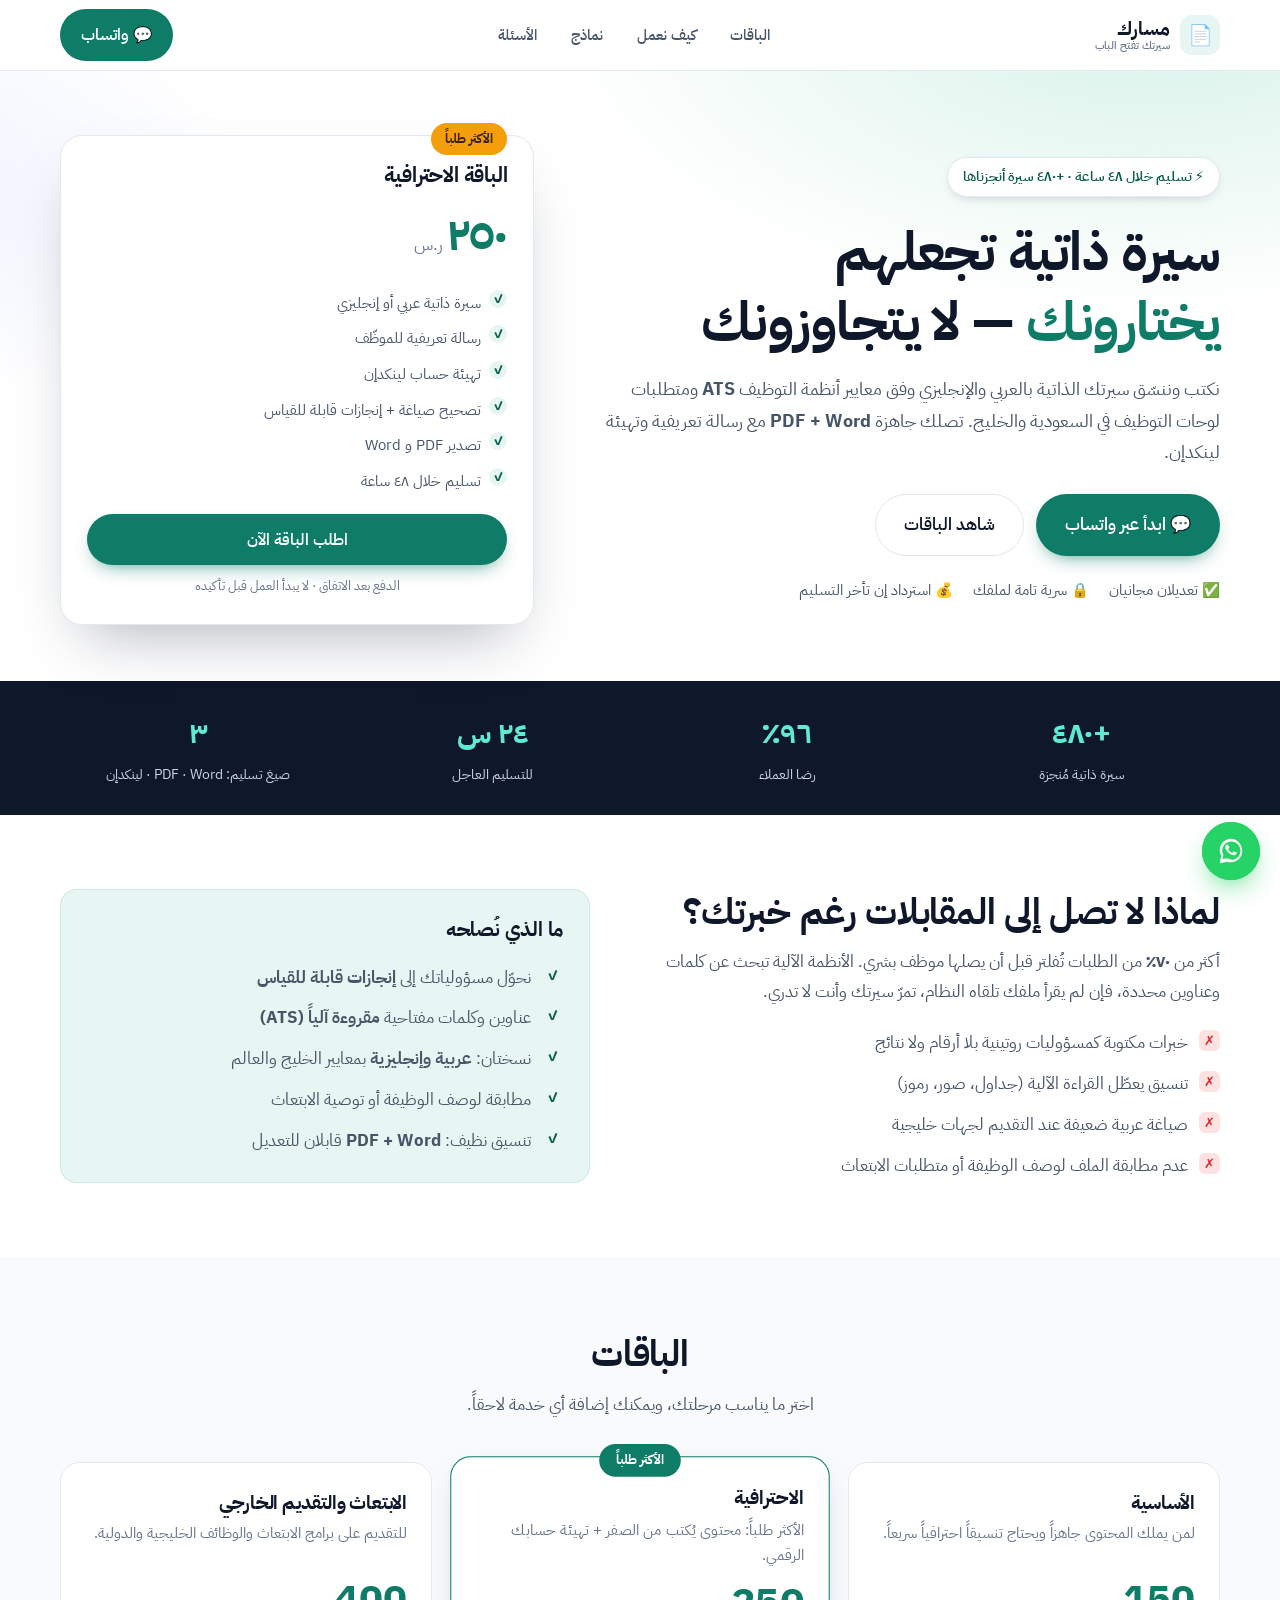
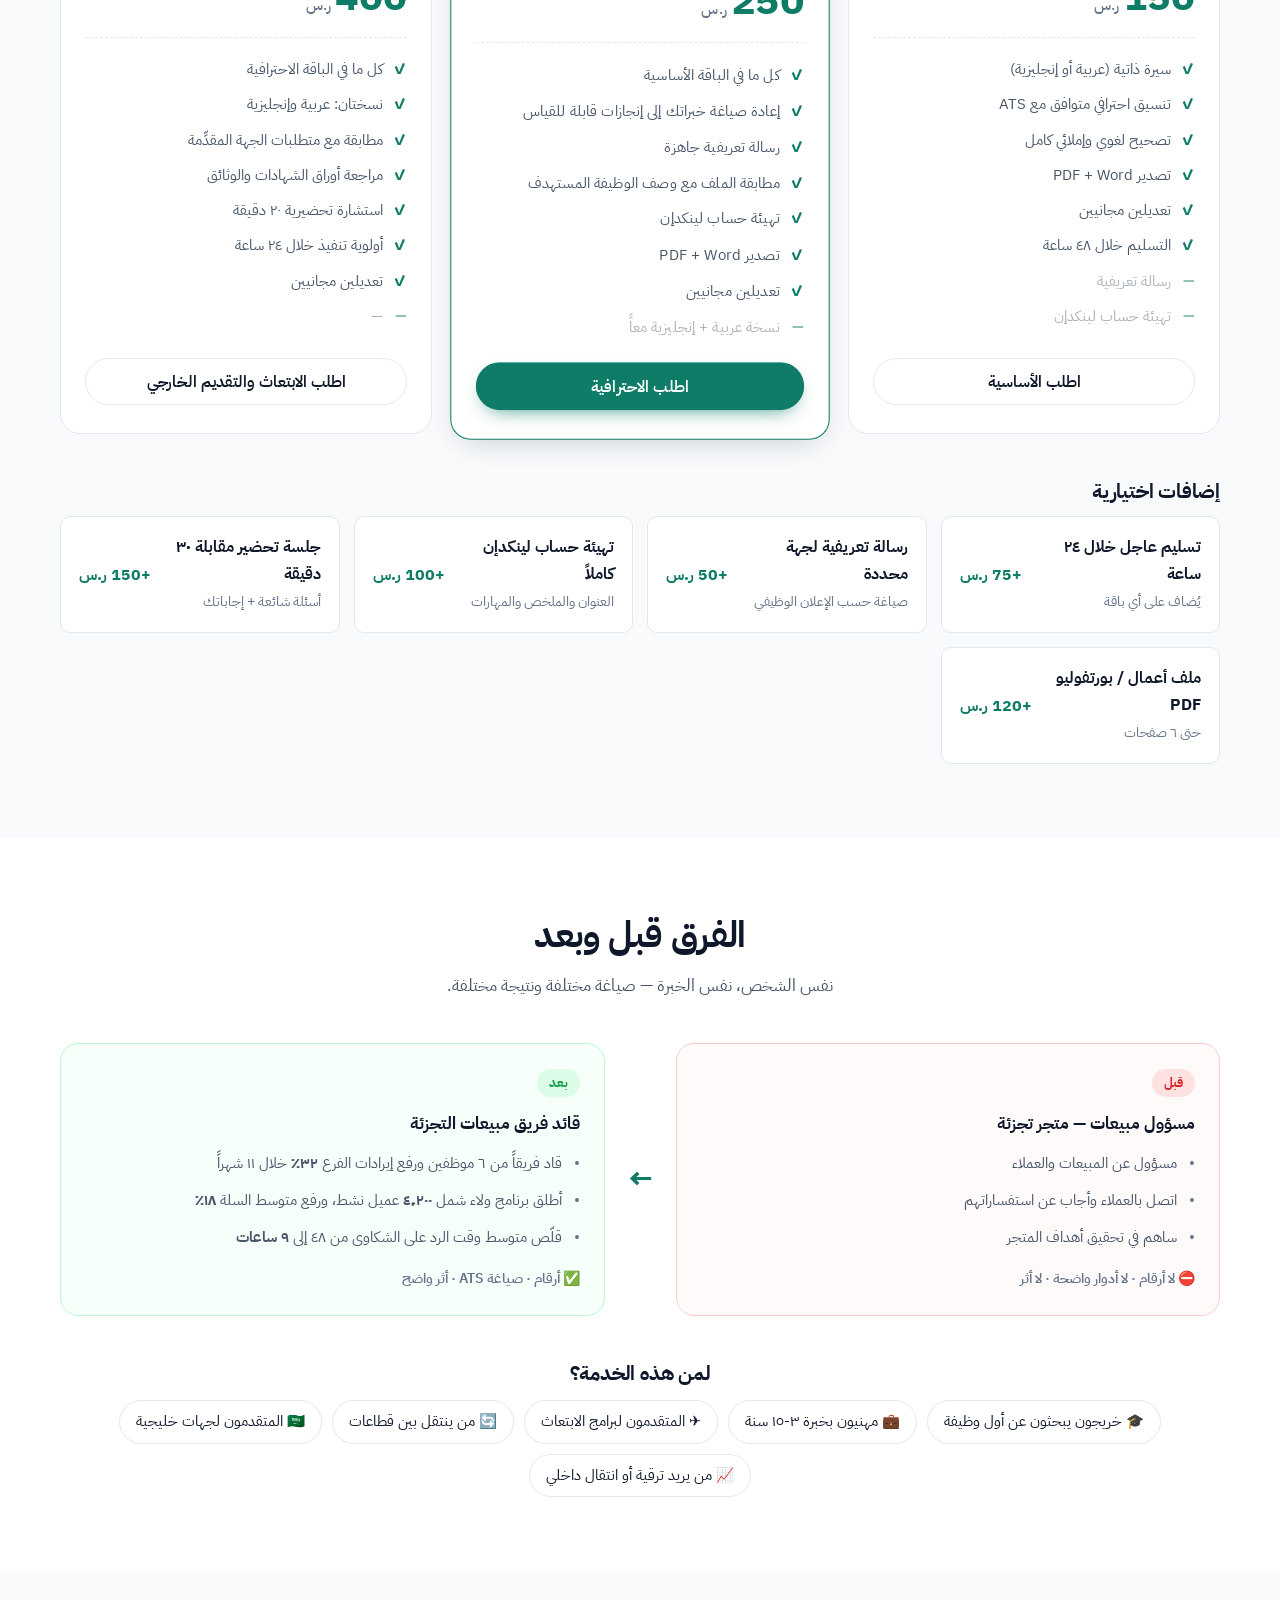
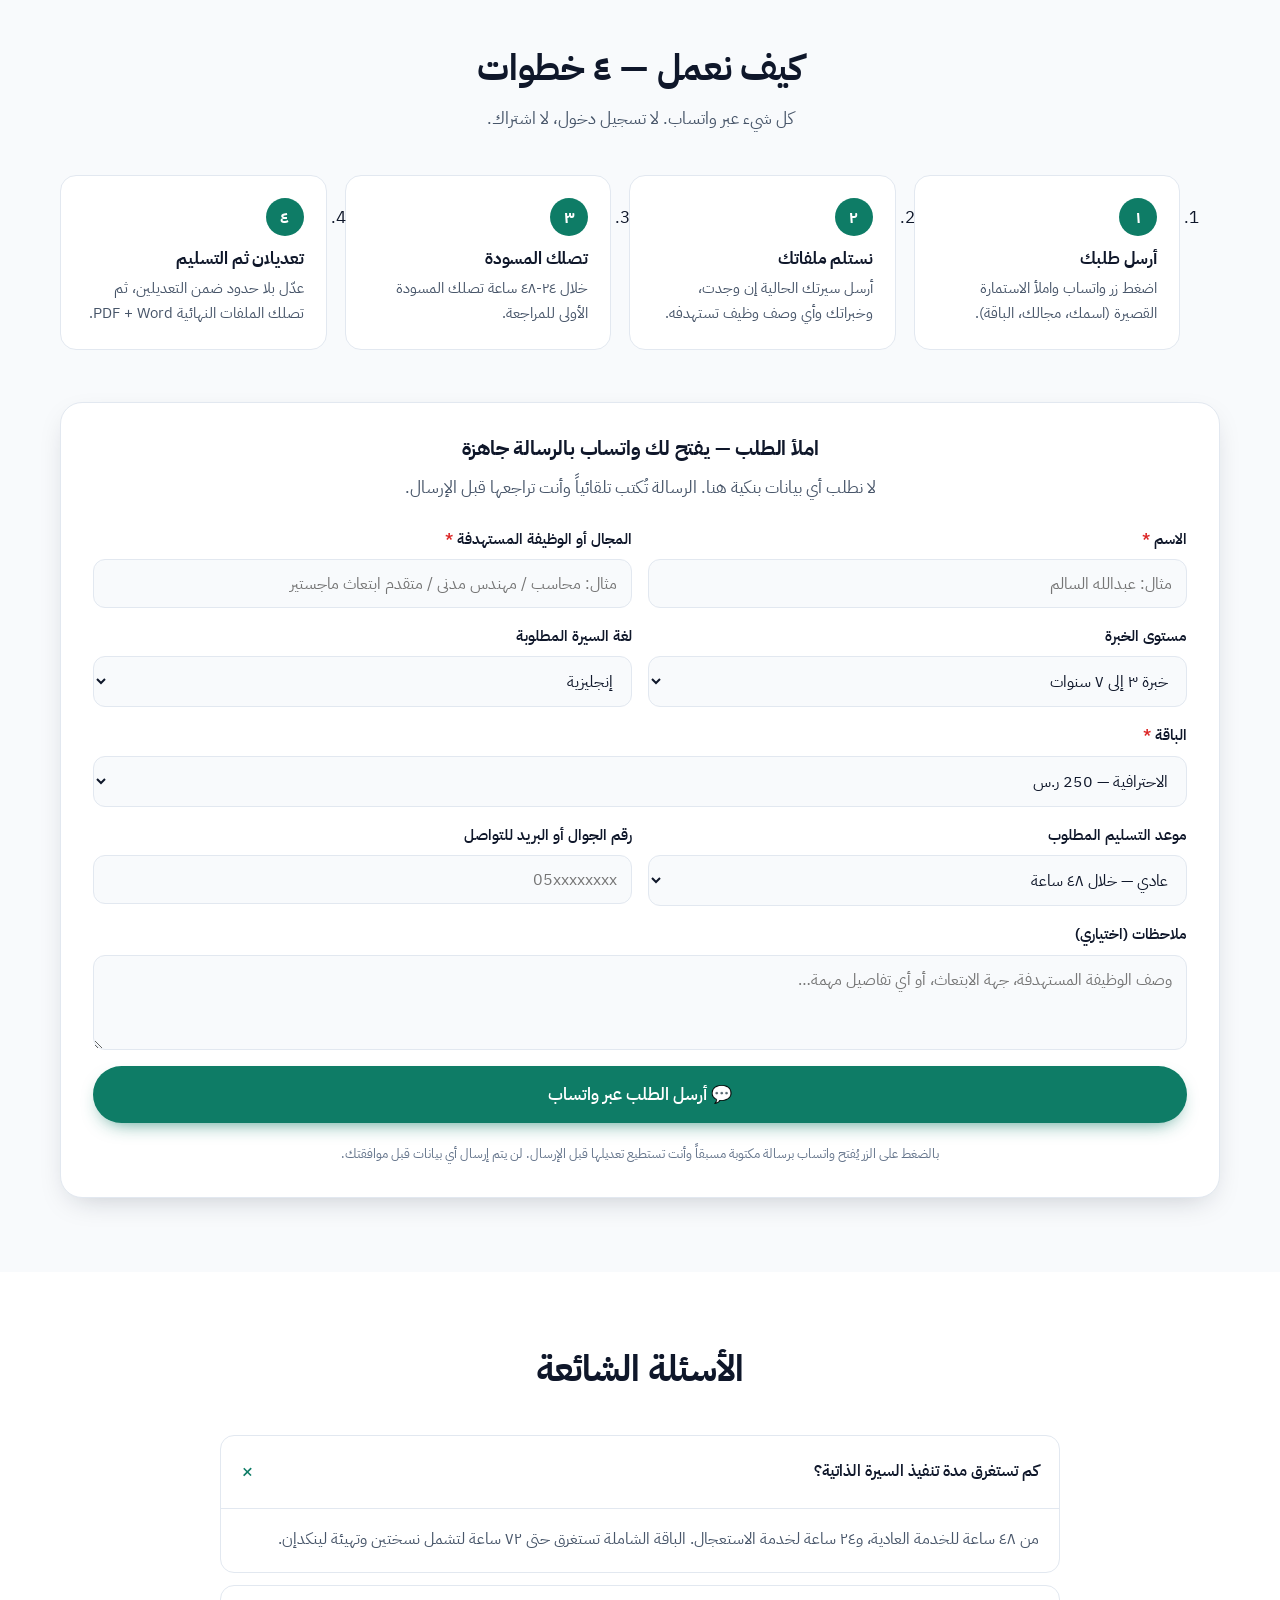
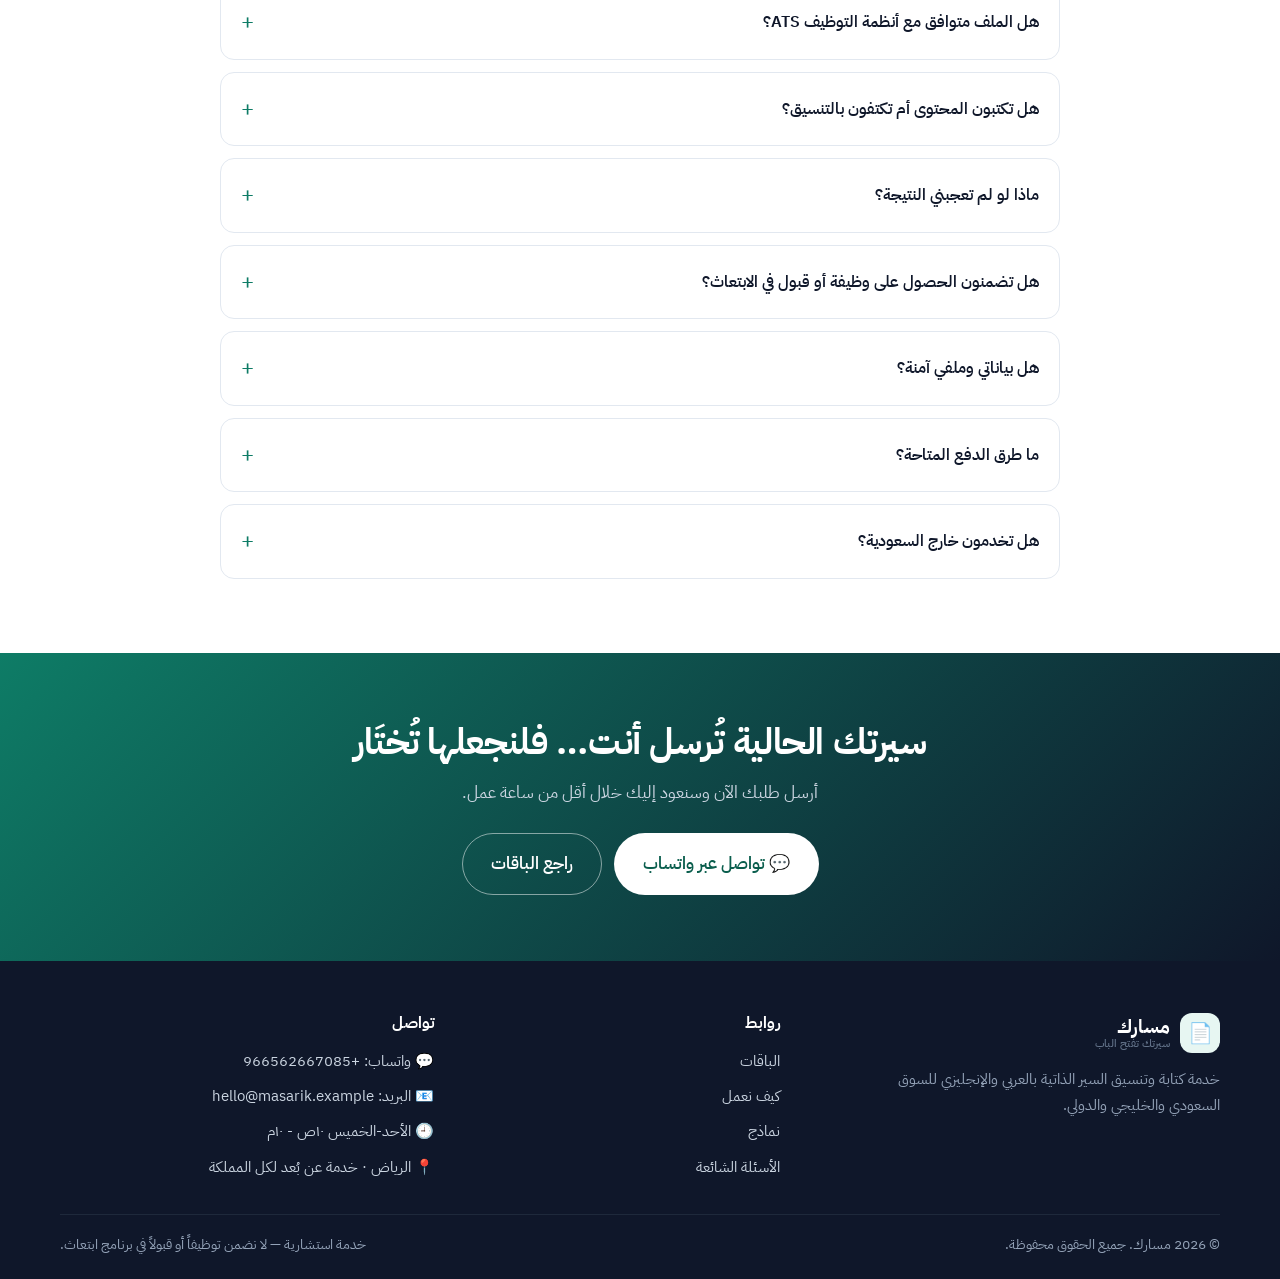
==== commit f1f49f57: "Point canonical/OG/sitemap/robots to the live GitHub Pages URL" ====
--- a/index.html
+++ b/index.html
@@ -10,18 +10,18 @@
 <meta name="robots" content="index, follow, max-image-preview:large">
 <meta name="theme-color" content="#0f172a">
 
-<link rel="canonical" href="https://masarik.example/">
+<link rel="canonical" href="https://loorenzo220aa-bit.github.io/masarik/">
 <meta property="og:type" content="website">
 <meta property="og:locale" content="ar_SA">
 <meta property="og:site_name" content="مسارك">
 <meta property="og:title" content="مسارك | سيرة ذاتية احترافية تفتح لك الباب">
 <meta property="og:description" content="سيرة ذاتية بالعربي والإنجليزي متوافقة مع ATS، رسالة تعريفية وتهيئة لينكدإن. تسليم خلال ٤٨ ساعة وتعديلين مجانيين.">
-<meta property="og:url" content="https://masarik.example/">
-<meta property="og:image" content="https://masarik.example/og.jpg">
+<meta property="og:url" content="https://loorenzo220aa-bit.github.io/masarik/">
+<meta property="og:image" content="https://loorenzo220aa-bit.github.io/masarik/og.jpg">
 <meta name="twitter:card" content="summary_large_image">
 <meta name="twitter:title" content="مسارك | سيرة ذاتية احترافية">
 <meta name="twitter:description" content="سيرة ذاتية تجعلهم يختارونك — تسليم ٤٨ ساعة، تعديلين مجانيين.">
-<meta name="twitter:image" content="https://masarik.example/og.jpg">
+<meta name="twitter:image" content="https://loorenzo220aa-bit.github.io/masarik/og.jpg">
 
 <link rel="icon" href="data:image/svg+xml,<svg xmlns='http://www.w3.org/2000/svg' viewBox='0 0 100 100'><text y='.9em' font-size='90'>📄</text></svg>">
 <link rel="preconnect" href="https://fonts.googleapis.com">
@@ -35,8 +35,8 @@
   "@type": "ProfessionalService",
   "name": "مسارك",
   "description": "كتابة وتنسيق السير الذاتية بالعربي والإنجليزي، الرسائل التعريفية، وتهيئة حسابات لينكدإن.",
-  "url": "https://masarik.example/",
-  "image": "https://masarik.example/og.jpg",
+  "url": "https://loorenzo220aa-bit.github.io/masarik/",
+  "image": "https://loorenzo220aa-bit.github.io/masarik/og.jpg",
   "areaServed": ["SA", "AE", "QA", "KW", "OM", "BH"],
   "priceRange": "SAR 150-400",
   "availableLanguage": ["ar", "en"],
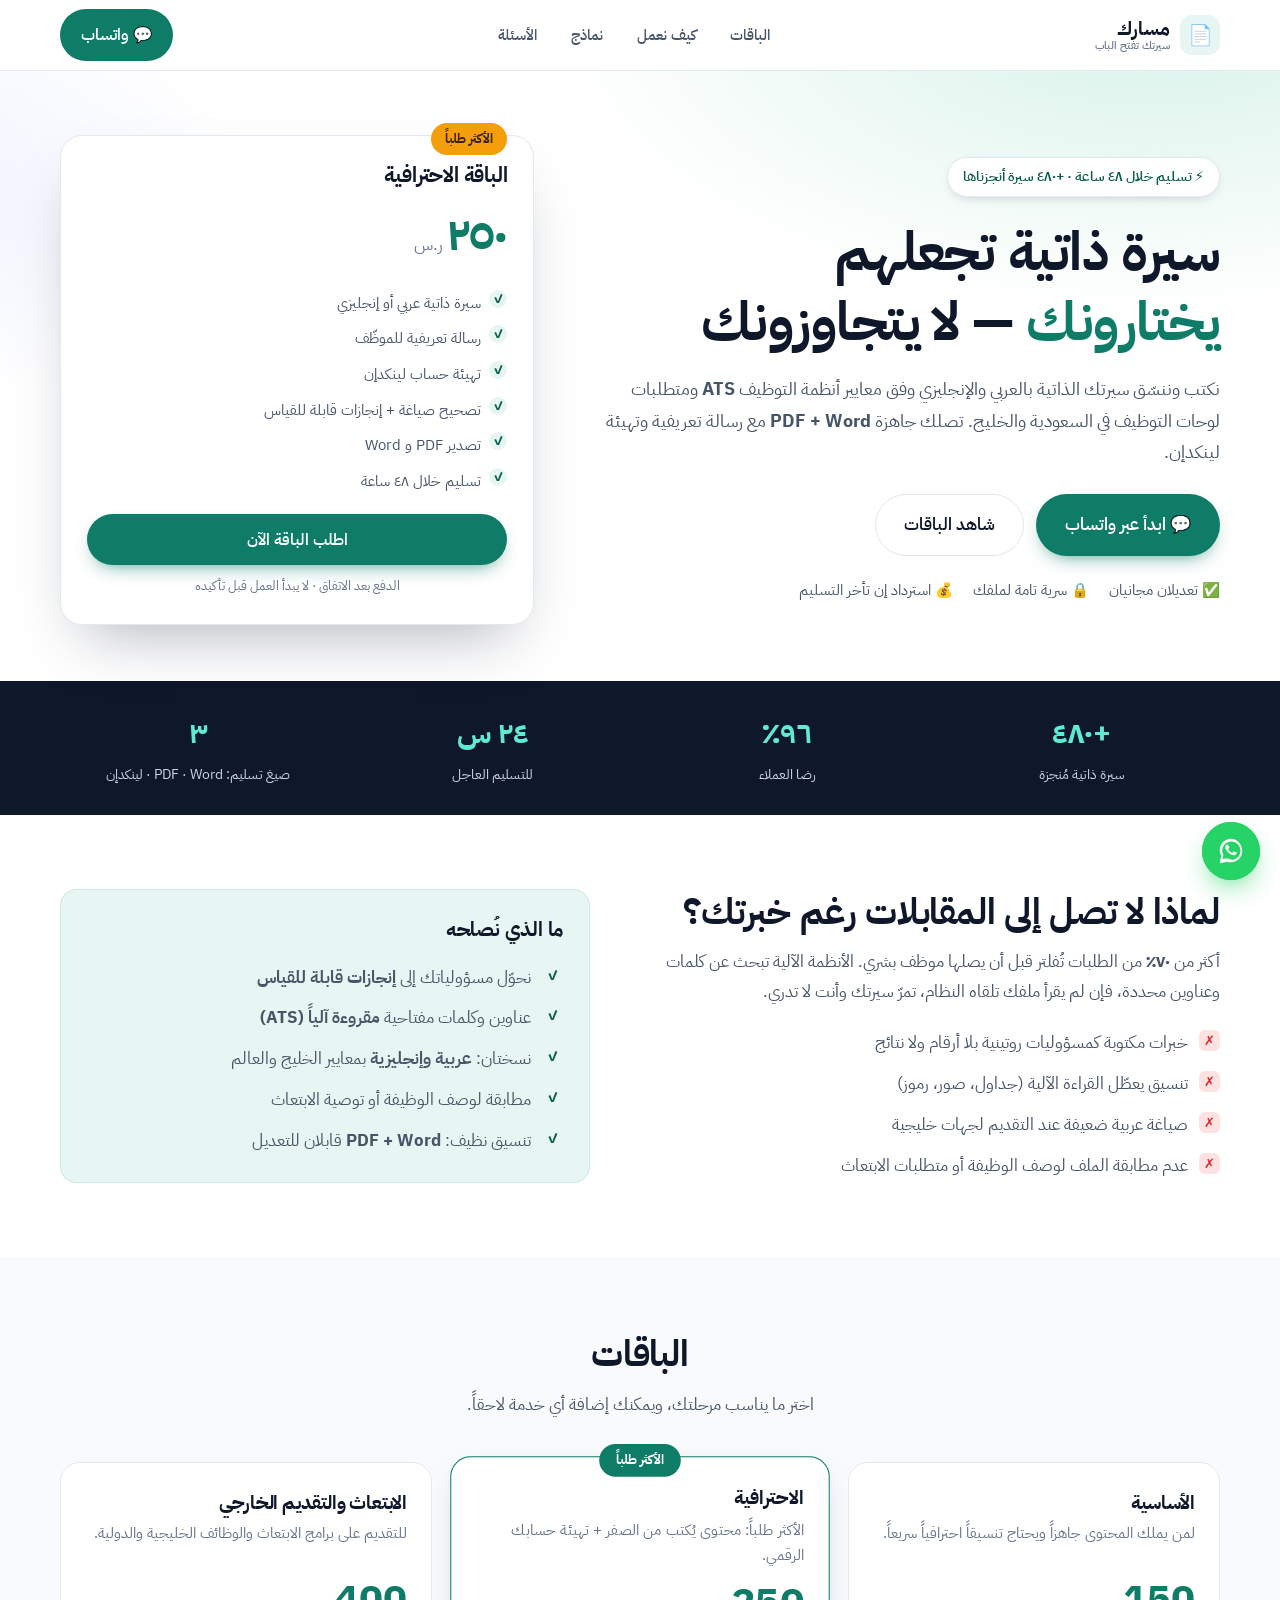
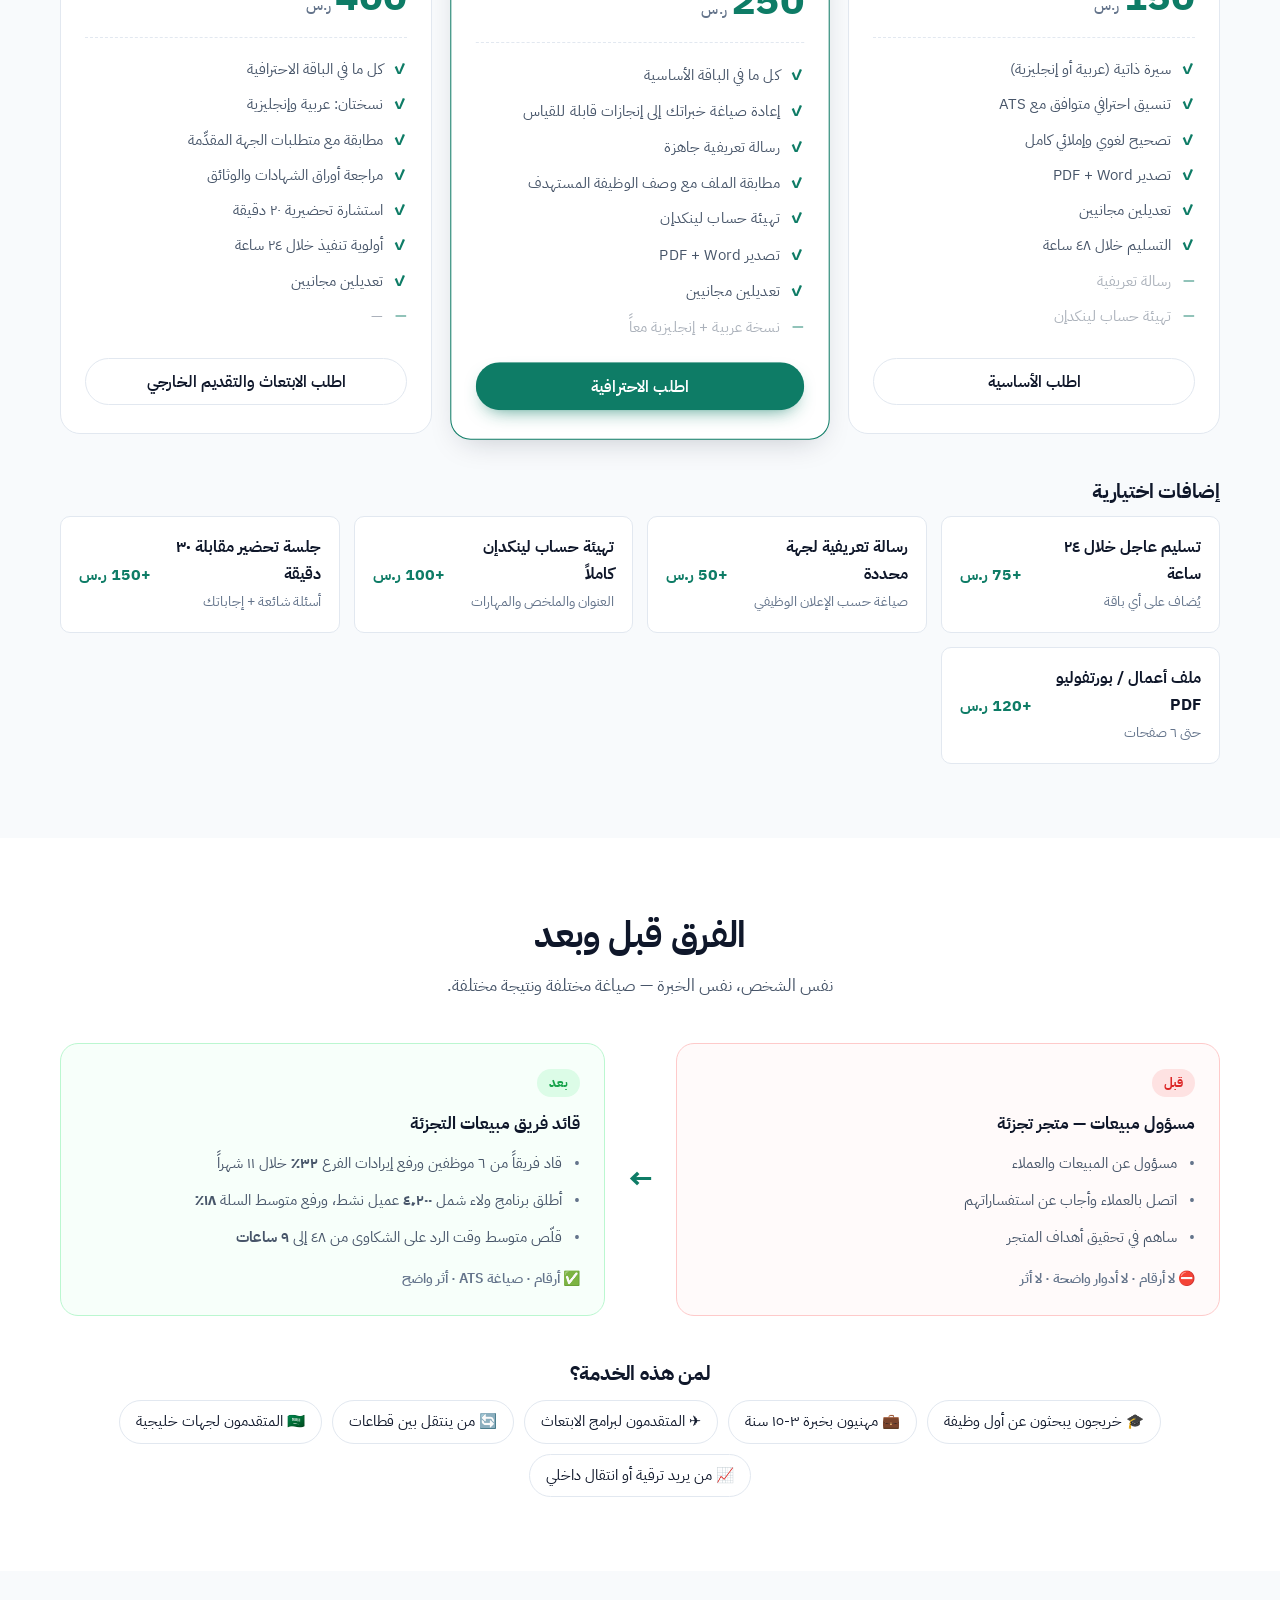
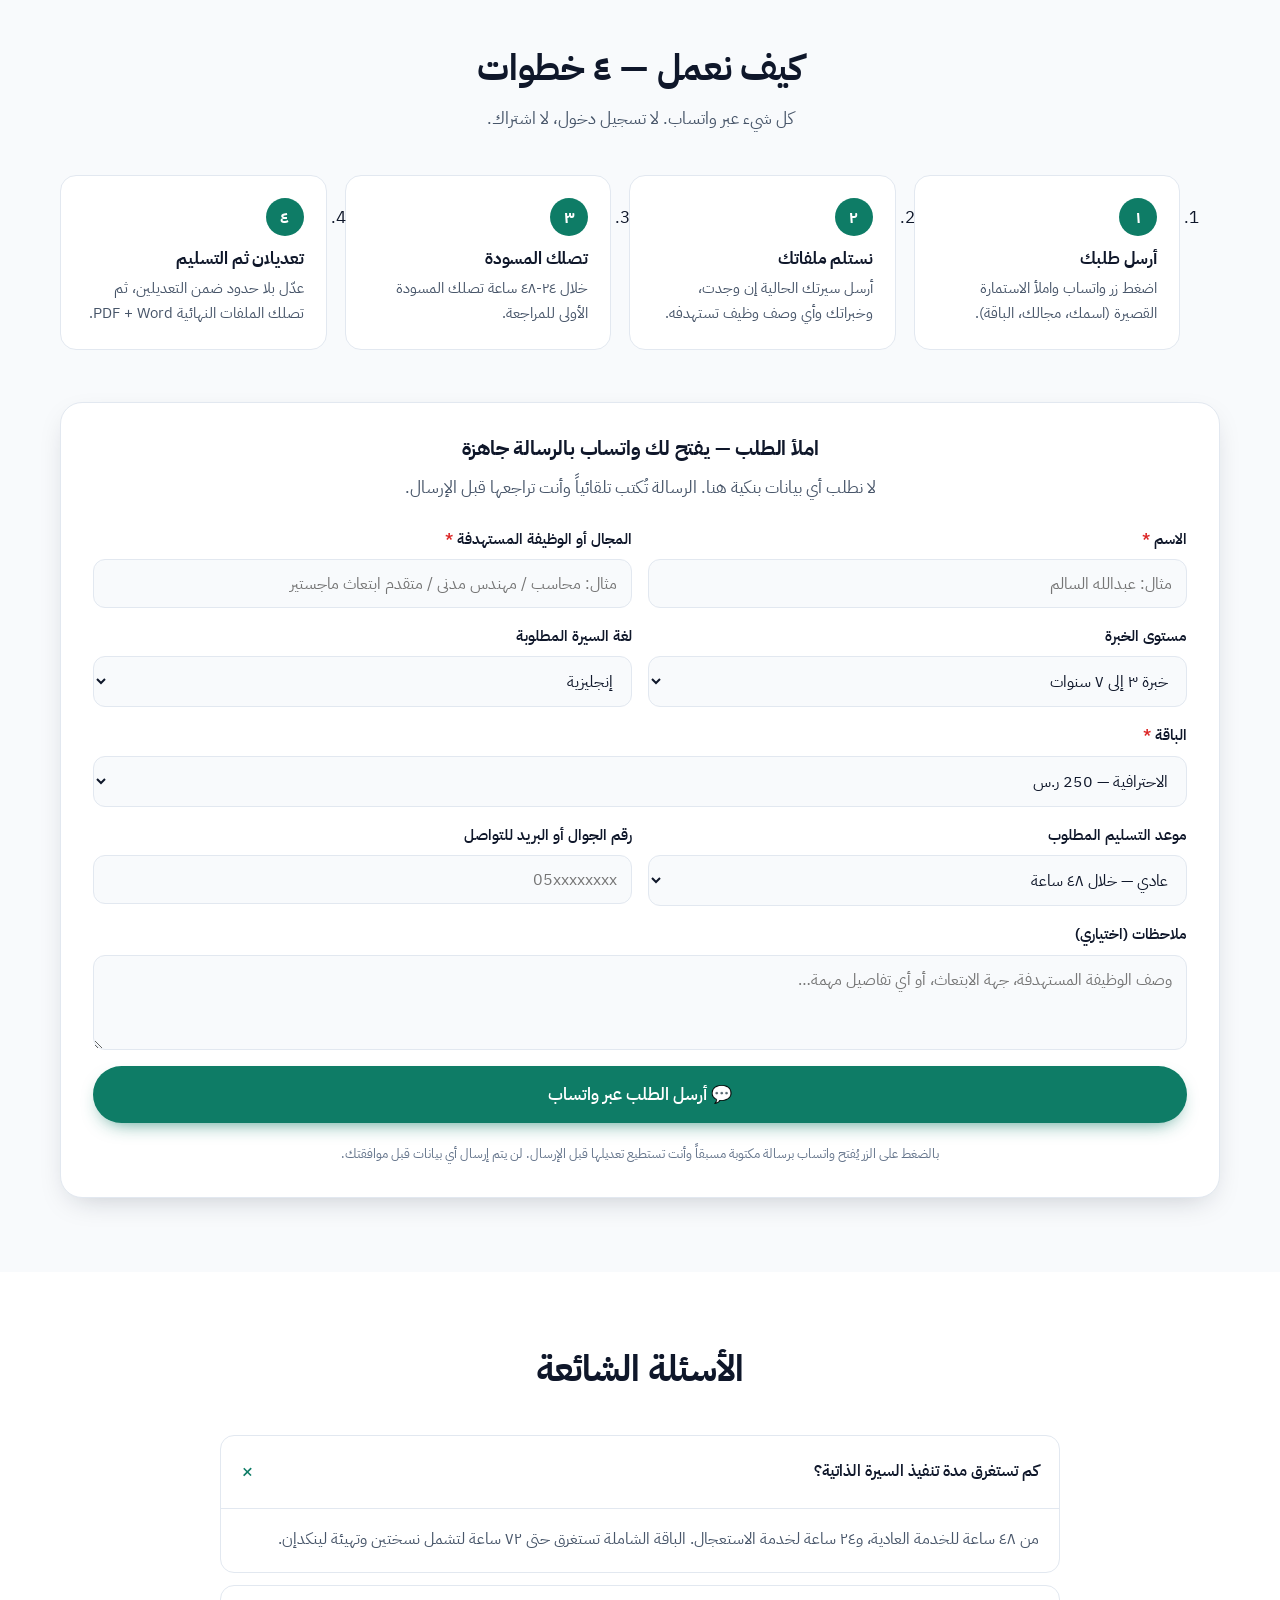
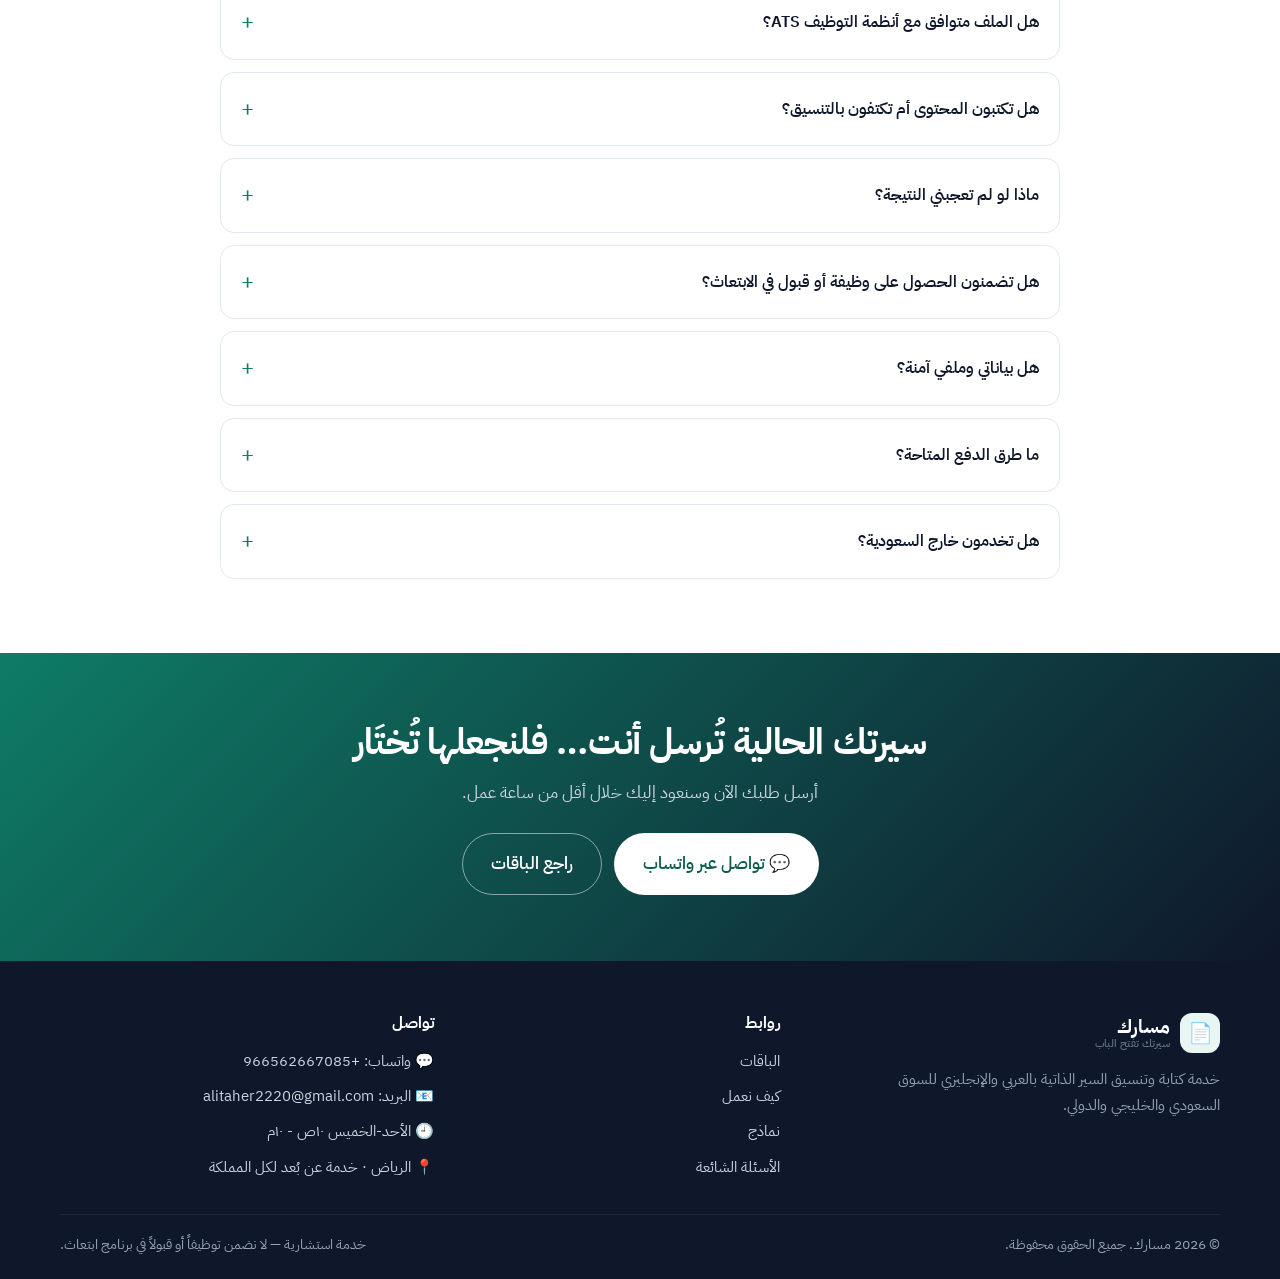
==== commit 81860a74: "Replace placeholder contact email with the real address" ====
--- a/index.html
+++ b/index.html
@@ -382,7 +382,7 @@
       <h4>تواصل</h4>
       <ul class="f-links">
         <li>💬 واتساب: <a href="#" data-wa="general" id="waNumber">—</a></li>
-        <li>📧 البريد: <a href="mailto:hello@masarik.example">hello@masarik.example</a></li>
+        <li>📧 البريد: <a href="mailto:alitaher2220@gmail.com">alitaher2220@gmail.com</a></li>
         <li>🕘 الأحد-الخميس ١٠ص - ١٠م</li>
         <li>📍 الرياض · خدمة عن بُعد لكل المملكة</li>
       </ul>
